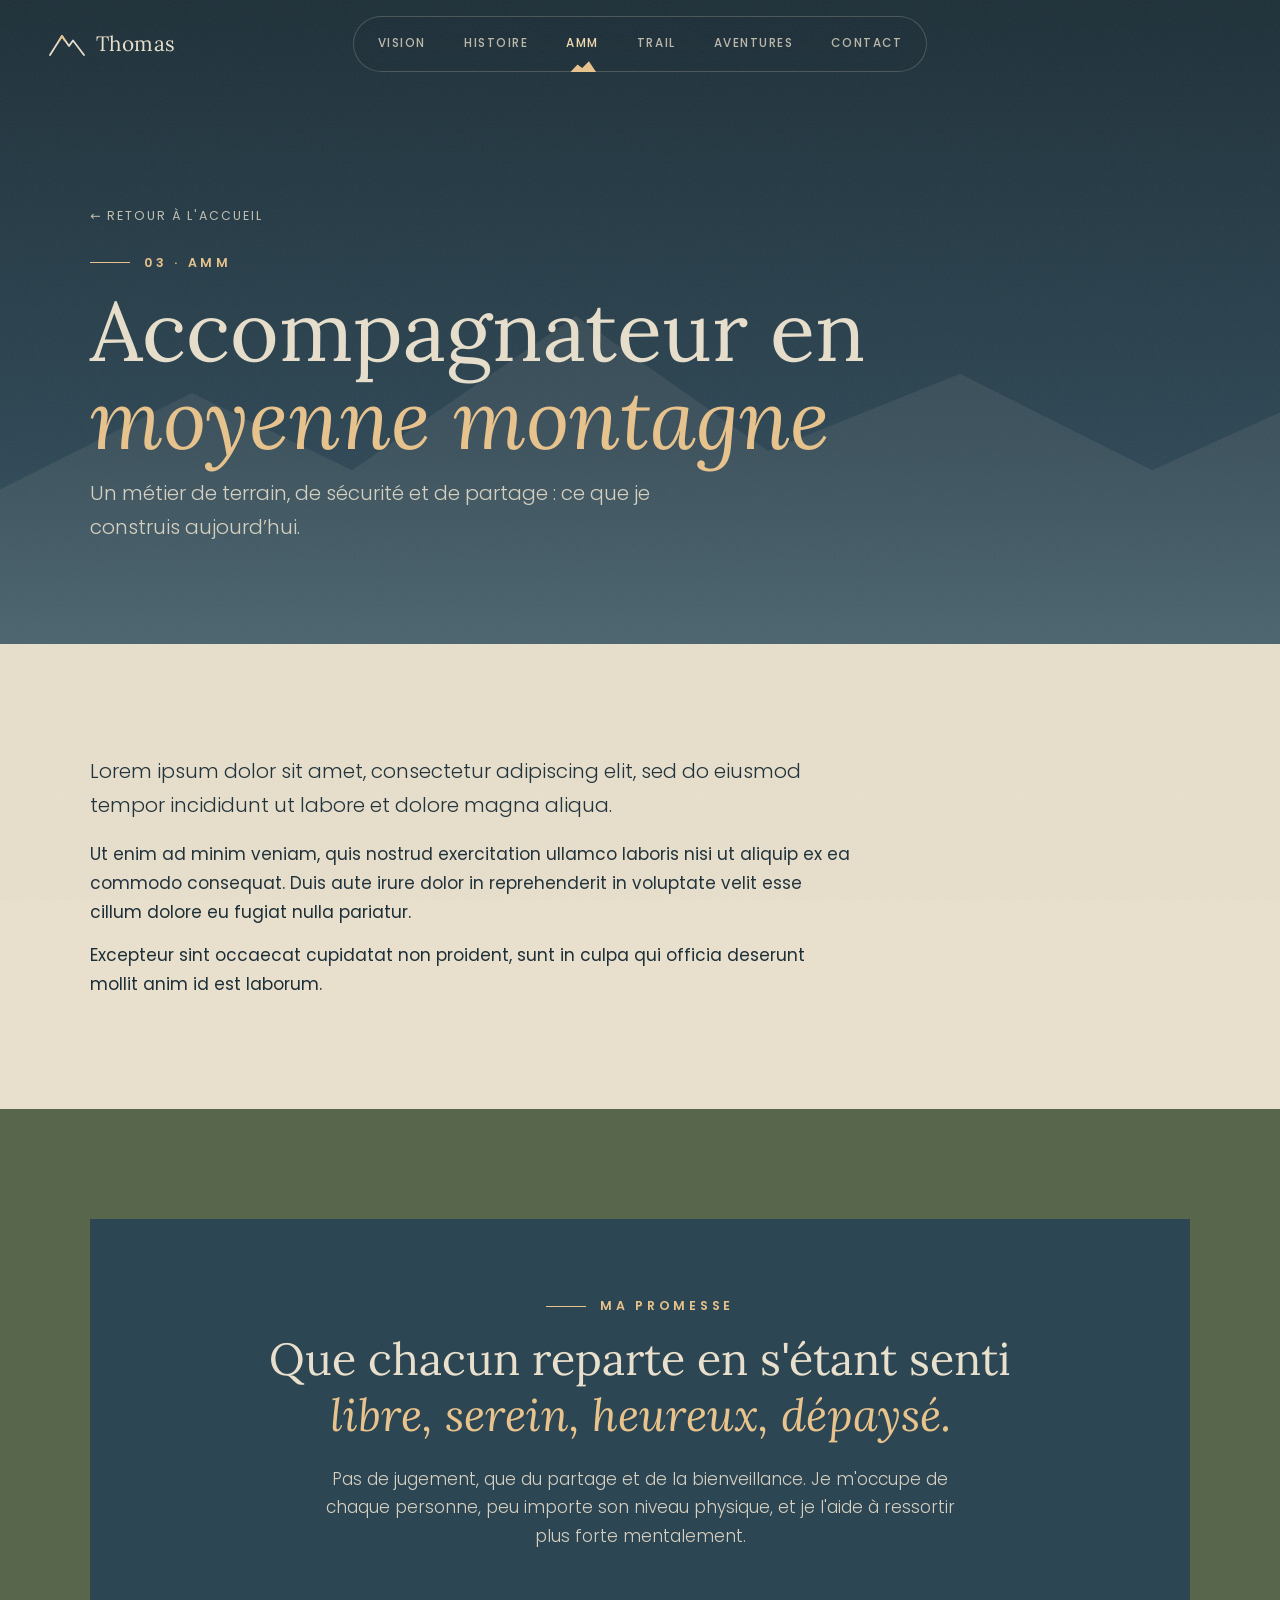
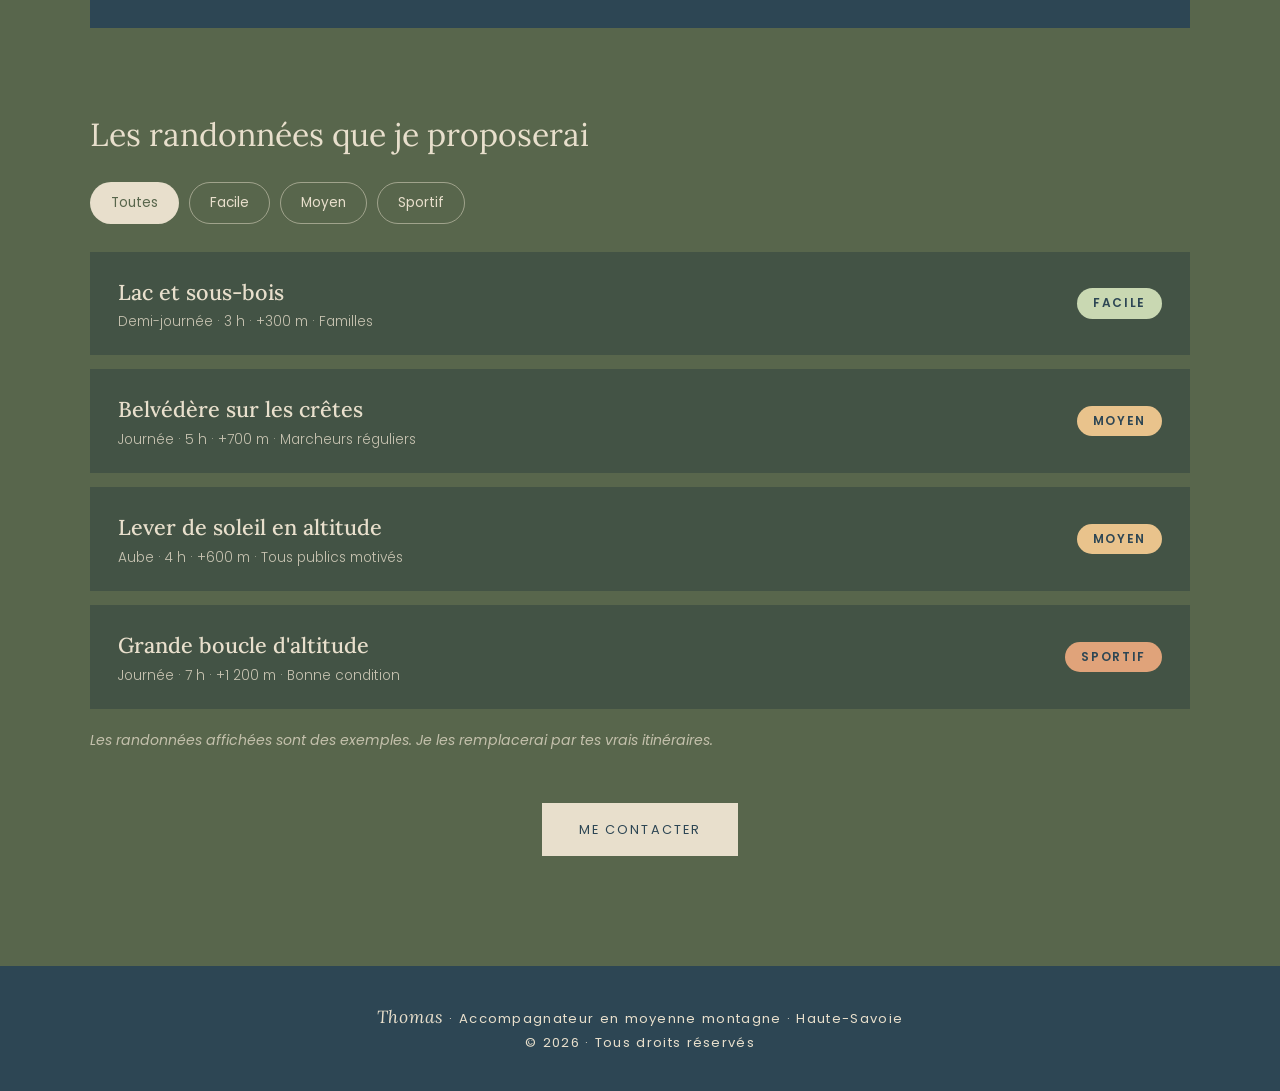
==== amm.html @ 51e91f05 "AMM : accueil allégé (résumé, 3 encadrés, phrase de promesse, bouton) et page dédiée (promesse, rand" ====
<!doctype html>
<html lang="fr">
<head>
<meta charset="utf-8">
<meta name="viewport" content="width=device-width, initial-scale=1">
<title>Accompagnateur en moyenne montagne — Thomas</title>
<meta name="description" content="Thomas se forme pour devenir accompagnateur en moyenne montagne, autour d'Annecy.">
<link rel="preconnect" href="https://fonts.googleapis.com">
<link rel="preconnect" href="https://fonts.gstatic.com" crossorigin>
<link href="https://fonts.googleapis.com/css2?family=Lora:ital,wght@0,400;0,500;1,400&family=Poppins:wght@300;400;500;600&display=swap" rel="stylesheet">
<link rel="stylesheet" href="css/style.css">
</head>
<body>

<nav id="nav">
  <a href="index.html" class="logo" aria-label="Thomas, retour à l'accueil">
    <svg viewBox="0 0 38 28" fill="none" stroke="currentColor" stroke-width="1.8" stroke-linecap="round" stroke-linejoin="round" aria-hidden="true">
      <path d="M2 25 L14 6 L21 16 L25 10.5 L36 25"/>
      <path class="tip" d="M11.4 10.2 L14 6 L16.6 10.2"/>
    </svg>
    <span>Thomas</span>
  </a>
  <button class="burger" id="burger" aria-label="Menu"><span></span><span></span><span></span></button>
  <ul class="menu" id="menu">
    <li><a href="index.html#vision">Vision</a></li>
    <li><a href="index.html#histoire">Histoire</a></li>
    <li><a href="amm.html" aria-current="page">AMM</a></li>
    <li><a href="trail.html">Trail</a></li>
    <li><a href="aventures.html">Aventures</a></li>
    <li><a href="index.html#contact">Contact</a></li>
    <li class="peak" id="peak" aria-hidden="true"></li>
  </ul>
</nav>

<header class="page-hero">
  <div class="wrap page-hero-text">
    <a class="back" href="index.html#projet">← Retour à l'accueil</a>
    <div class="eyebrow">03 · AMM</div>
    <h1>Accompagnateur en <em>moyenne montagne</em></h1>
    <p class="sub">Un métier de terrain, de sécurité et de partage : ce que je construis aujourd’hui.</p>
  </div>
</header>

<section class="page-section amm-resume">
  <div class="wrap narrow reveal">
    <!-- ✏️ Texte fictif : le métier, la formation -->
    <p class="lead">Lorem ipsum dolor sit amet, consectetur adipiscing elit, sed do eiusmod tempor incididunt ut labore et dolore magna aliqua.</p>
    <p>Ut enim ad minim veniam, quis nostrud exercitation ullamco laboris nisi ut aliquip ex ea commodo consequat. Duis aute irure dolor in reprehenderit in voluptate velit esse cillum dolore eu fugiat nulla pariatur.</p>
    <p>Excepteur sint occaecat cupidatat non proident, sunt in culpa qui officia deserunt mollit anim id est laborum.</p>
  </div>
</section>

<section id="projet" class="page-section amm-detail">
  <div class="wrap">
    <!-- Ma promesse -->
    <div class="promesse reveal" style="margin-top:0">
      <div class="eyebrow">Ma promesse</div>
      <p class="promesse-lead">Que chacun reparte en s'étant senti <em>libre, serein, heureux, dépaysé.</em></p>
      <p>Pas de jugement, que du partage et de la bienveillance. Je m'occupe de chaque personne, peu importe son niveau physique, et je l'aide à ressortir plus forte mentalement.</p>
    </div>

    <h3 class="randos-title reveal">Les randonnées que je proposerai</h3>
    <div class="filters" id="filters">
      <button class="on" data-f="all">Toutes</button>
      <button data-f="facile">Facile</button>
      <button data-f="moyen">Moyen</button>
      <button data-f="sportif">Sportif</button>
    </div>
    <div class="randos" id="randos">
      <!-- ✏️ Une rando = un bloc <div class="rando" data-niveau="facile|moyen|sportif">. Copie-colle pour en ajouter. -->
      <div class="rando reveal" data-niveau="facile"><div><h4>Lac et sous-bois</h4><div class="meta">Demi-journée · 3 h · +300 m · Familles</div></div><span class="badge facile">Facile</span></div>
      <div class="rando reveal" data-niveau="moyen"><div><h4>Belvédère sur les crêtes</h4><div class="meta">Journée · 5 h · +700 m · Marcheurs réguliers</div></div><span class="badge moyen">Moyen</span></div>
      <div class="rando reveal" data-niveau="moyen"><div><h4>Lever de soleil en altitude</h4><div class="meta">Aube · 4 h · +600 m · Tous publics motivés</div></div><span class="badge moyen">Moyen</span></div>
      <div class="rando reveal" data-niveau="sportif"><div><h4>Grande boucle d'altitude</h4><div class="meta">Journée · 7 h · +1 200 m · Bonne condition</div></div><span class="badge sportif">Sportif</span></div>
    </div>
    <p class="note">Les randonnées affichées sont des exemples. Je les remplacerai par tes vrais itinéraires.</p>
    <div class="section-cta reveal"><a class="btn light" href="index.html#contact">Me contacter</a></div>
  </div>
</section>

<footer>
  <em>Thomas</em> · Accompagnateur en moyenne montagne · Haute-Savoie<br>
  © <span id="year"></span> · Tous droits réservés
</footer>

<script src="js/script.js"></script>
</body>
</html>
---- css/style.css ----
/* ============ CHARTE GRAPHIQUE ============ */
:root{
  --sable:#E8DFCC;   /* fond clair */
  --nuit:#2D4654;    /* bleu profond */
  --mousse:#58664C;  /* vert mousse */
  --terre:#8C6239;   /* brun terre */
  --encre:#1d2f38;   /* texte sombre dérivé du bleu */
  --serif:'Lora',Georgia,serif;   /* titres */
  --sans:'Poppins',system-ui,sans-serif;   /* textes */
  --hero-photo:.78;   /* transparence de la photo d'accueil : 1 = opaque, 0.5 = très transparente */
}
*{box-sizing:border-box;margin:0;padding:0}
html{scroll-behavior:smooth;scroll-padding-top:70px}
body{font-family:var(--sans);background:var(--sable);color:var(--encre);line-height:1.7;font-size:17px;overflow-x:hidden}
img,video{max-width:100%;display:block}
a{color:inherit}
.wrap{width:min(1100px,100% - 40px);margin-inline:auto}

/* grain léger sur toute la page */
body::after{content:"";position:fixed;inset:0;pointer-events:none;z-index:99;opacity:.07;
  background-image:url("data:image/svg+xml;utf8,<svg xmlns='http://www.w3.org/2000/svg' width='160' height='160'><filter id='n'><feTurbulence type='fractalNoise' baseFrequency='.9' numOctaves='2'/></filter><rect width='100%' height='100%' filter='url(%23n)'/></svg>")}

/* ============ NAVIGATION ============ */
nav{position:fixed;top:0;left:0;right:0;z-index:50;display:grid;grid-template-columns:1fr auto 1fr;align-items:center;
  padding:16px clamp(20px,4vw,48px);transition:padding .4s;color:var(--sable)}
/* fond de la barre (apparaît quand on fait défiler) */
nav::before{content:"";position:absolute;inset:0;z-index:-1;background:rgba(45,70,84,.95);backdrop-filter:blur(8px);
  box-shadow:0 2px 20px rgba(0,0,0,.15);opacity:0;transition:opacity .4s}
nav.scrolled::before{opacity:1}
nav.scrolled{padding-block:10px}

/* Logo : symbole de montagne + nom */
.logo{justify-self:start;display:inline-flex;align-items:center;gap:10px;font-family:var(--serif);font-size:1.3rem;text-decoration:none;letter-spacing:.02em}
.logo svg{width:38px;height:28px;overflow:visible;transition:transform .4s}
.logo .tip{stroke:#e9c38c}
.logo:hover svg{transform:translateY(-2px)}

/* Sommaire en capsule */
.menu{position:relative;display:flex;gap:2px;list-style:none;padding:6px;border-radius:99px;
  background:rgba(29,47,56,.38);backdrop-filter:blur(10px);border:1px solid rgba(232,223,204,.22);
  transition:background .4s,border-color .4s}
nav.scrolled .menu{background:rgba(232,223,204,.08);border-color:rgba(232,223,204,.18)}
.menu a{display:block;text-decoration:none;font-size:.74rem;letter-spacing:.13em;text-transform:uppercase;font-weight:500;
  padding:10px 18px 12px;border-radius:99px;opacity:.78;transition:opacity .3s,color .3s}
.menu a:hover{opacity:1}
.menu a.active{opacity:1;color:#f3dcae}
/* Petit sommet doré qui glisse sous la rubrique active */
.peak{position:absolute;left:0;bottom:-1px;width:26px;height:11px;margin-left:-13px;pointer-events:none;
  background:#e9c38c;clip-path:polygon(0 100%,28% 30%,46% 62%,72% 0,100% 100%);
  opacity:0;transition:transform .55s cubic-bezier(.65,0,.35,1),opacity .35s}
.burger{display:none;background:none;border:0;color:inherit;cursor:pointer;width:32px;height:24px;position:relative;justify-self:end}
.burger span{position:absolute;left:0;right:0;height:2px;background:currentColor;transition:.3s}
.burger span:nth-child(1){top:4px}.burger span:nth-child(2){top:11px}.burger span:nth-child(3){top:18px}
.burger.open span:nth-child(1){top:11px;transform:rotate(45deg)}
.burger.open span:nth-child(2){opacity:0}
.burger.open span:nth-child(3){top:11px;transform:rotate(-45deg)}

/* ============ HERO ============ */
.hero{position:relative;height:100svh;min-height:600px;overflow:hidden;color:var(--sable);
  background:var(--nuit)}
/* Photo (ou vidéo) de fond de l'accueil */
.hero-media{position:absolute;left:0;top:-6%;width:100%;height:112%;object-fit:cover;opacity:var(--hero-photo);will-change:transform}
.hero-veil{position:absolute;inset:0;z-index:1;background:linear-gradient(180deg,rgba(29,47,56,.5) 0%,rgba(45,70,84,.25) 45%,rgba(29,47,56,.45) 80%,rgba(232,223,204,.0) 100%)}
.hero::after{content:"";position:absolute;left:0;right:0;bottom:0;height:22%;z-index:2;background:linear-gradient(180deg,rgba(232,223,204,0),var(--sable))}
.hero-text{position:relative;z-index:5;height:100%;display:flex;flex-direction:column;justify-content:center;align-items:center;text-align:center;padding:0 20px 8vh}
.hero-text{text-shadow:0 1px 14px rgba(20,32,38,.55)}
.kicker{font-size:.8rem;letter-spacing:.35em;text-transform:uppercase;opacity:0;animation:rise 1.2s .3s forwards}
.hero h1{font-family:var(--serif);font-weight:400;font-size:clamp(3.2rem,10vw,8rem);line-height:1;margin:14px 0 18px;
  opacity:0;animation:rise 1.4s .5s forwards;letter-spacing:-.01em}
.hero h1 em{font-style:italic;color:#e9c38c}
.hero p.sub{max-width:560px;font-size:clamp(1rem,2vw,1.2rem);font-weight:300;opacity:0;animation:rise 1.4s .8s forwards}
.cta{margin-top:34px;display:inline-block;padding:14px 34px;border:1px solid var(--sable);text-decoration:none;font-size:.8rem;letter-spacing:.2em;text-transform:uppercase;
  transition:.35s;opacity:0;animation:rise 1.4s 1.1s forwards}
.cta:hover{background:var(--sable);color:var(--nuit)}
.scroll-hint{position:absolute;bottom:22px;left:50%;translate:-50% 0;z-index:6;width:1px;height:50px;background:linear-gradient(var(--nuit),transparent);animation:pulse 2s infinite}
@keyframes rise{from{opacity:0;transform:translateY(30px)}to{opacity:1;transform:none}}
@keyframes pulse{0%,100%{opacity:.3}50%{opacity:1}}

/* ============ SECTIONS ============ */
section{padding:clamp(80px,12vw,150px) 0;position:relative}
.eyebrow{font-size:.78rem;letter-spacing:.3em;text-transform:uppercase;color:var(--terre);font-weight:600;margin-bottom:14px;display:flex;align-items:center;gap:14px}
.eyebrow::before{content:"";width:40px;height:1px;background:currentColor}
h2{font-family:var(--serif);font-weight:400;font-size:clamp(2rem,4.3vw,3.4rem);line-height:1.1;margin-bottom:28px;color:var(--nuit)}
h2 em{font-style:italic;color:var(--terre)}
p+p{margin-top:1.1em}
.lead{font-size:1.25rem;font-weight:300;max-width:680px}

/* Vision */
#vision{background:var(--sable)}
.values{display:flex;flex-wrap:wrap;gap:10px}
.values span{padding:9px 22px;border:1px solid var(--mousse);color:var(--mousse);border-radius:99px;font-size:.88rem;letter-spacing:.06em;transition:.3s}
.values span:hover{background:var(--mousse);color:var(--sable)}

.vision-grid{display:grid;grid-template-columns:1.2fr 1fr;gap:clamp(30px,6vw,90px);align-items:center}
.quote{font-family:var(--serif);font-style:italic;font-weight:400;font-size:clamp(1.5rem,3vw,2.2rem);line-height:1.35;color:var(--mousse);
  border-left:2px solid var(--terre);padding-left:26px}

/* Mission */
.mission-1{font-family:var(--serif);font-size:clamp(1.7rem,4vw,3rem);line-height:1.25;color:var(--nuit);max-width:900px}
.mission-1 em{font-style:italic;color:var(--terre)}

/* Titres de sous-parties */
.sub-title{margin:clamp(70px,9vw,110px) 0 28px;font-family:var(--sans);font-weight:600;font-size:.78rem;letter-spacing:.3em;text-transform:uppercase;color:var(--mousse);
  display:flex;align-items:center;gap:18px}
.sub-title::after{content:"";flex:1;height:1px;background:rgba(88,102,76,.35)}

/* Valeurs : cartes sombres avec icône qui se trace */
.valeurs{display:grid;grid-template-columns:repeat(auto-fit,minmax(200px,1fr));gap:18px}
.valeur{position:relative;overflow:hidden;background:var(--nuit);color:var(--sable);padding:30px 22px 34px;min-height:280px;display:flex;flex-direction:column}
.valeur::before{content:"";position:absolute;inset:0;z-index:0;background:linear-gradient(180deg,var(--terre),#6d4a29);
  transform:scaleY(0);transform-origin:bottom;transition:transform .55s cubic-bezier(.65,0,.35,1)}
.valeur:nth-child(even)::before{background:linear-gradient(180deg,var(--mousse),#43503a)}
.valeur:hover::before{transform:scaleY(1)}
.valeur>*{position:relative;z-index:1}
.valeur.reveal.in{transition:transform .45s,opacity 1s}
.valeur.reveal.in:hover{transform:translateY(-8px)}
.v-num{position:absolute!important;top:22px;right:24px;font-family:var(--serif);font-size:.95rem;letter-spacing:.1em;color:#e9c38c;opacity:.8}
.v-icon{width:74px;height:74px;color:#e9c38c;margin-bottom:30px;overflow:visible;transition:color .4s}
.v-icon path{stroke-dasharray:1;stroke-dashoffset:1;transition:stroke-dashoffset 1.6s cubic-bezier(.45,0,.2,1) .25s,transform .6s}
.valeur.in .v-icon path{stroke-dashoffset:0}
.valeur:nth-child(2) .v-icon path{transition-delay:.45s,0s}.valeur:nth-child(3) .v-icon path{transition-delay:.65s,0s}
.valeur:nth-child(4) .v-icon path{transition-delay:.85s,0s}.valeur:nth-child(5) .v-icon path{transition-delay:1.05s,0s}
.valeur:hover .v-icon{color:var(--sable)}
.valeur b{display:block;font-family:var(--serif);font-weight:500;font-size:1.35rem;line-height:1.15;margin:0 0 12px}
.valeur p{font-size:.9rem;line-height:1.6;font-weight:300;opacity:.9}
/* un petit mouvement propre à chaque icône au survol */
.v-icon path{transform-box:fill-box;transform-origin:center}
.v-liberte:hover .v-icon{animation:flap 1.1s ease-in-out infinite}
.v-resilience:hover .v-icon{animation:grow 1.2s ease-out}
.v-humilite:hover .v-icon path:nth-child(1){transform:translateY(2px)}
.v-humilite:hover .v-icon path:nth-child(2){transform:translateY(-3px)}
.v-humilite:hover .v-icon path:nth-child(3){transform:translateY(-8px)}
.v-bienveillance:hover .v-icon{animation:beat 1s ease-in-out infinite}
.v-partage:hover .v-icon path:nth-child(1){transform:translateX(5px)}
.v-partage:hover .v-icon path:nth-child(2){transform:translateX(-5px)}
@keyframes flap{0%,100%{transform:translate(0,0) rotate(0)}50%{transform:translate(5px,-6px) rotate(-6deg)}}
@keyframes grow{0%{transform:scale(.8) translateY(6px)}60%{transform:scale(1.12)}100%{transform:scale(1)}}
@keyframes beat{0%,100%{transform:scale(1)}25%{transform:scale(1.14)}50%{transform:scale(1)}70%{transform:scale(1.08)}}

/* Promesse */
.promesse{margin-top:clamp(70px,9vw,110px);background:var(--nuit);color:var(--sable);padding:clamp(36px,6vw,80px);text-align:center}
.promesse .eyebrow{justify-content:center;color:#e9c38c}
.promesse-lead{font-family:var(--serif);font-size:clamp(1.6rem,3.6vw,2.8rem);line-height:1.25;max-width:800px;margin:0 auto 22px}
.promesse-lead em{font-style:italic;color:#e9c38c}
.promesse p:last-child{max-width:640px;margin:0 auto;font-weight:300;opacity:.9}

/* Histoire */
#histoire{background:var(--nuit);color:var(--sable)}
#histoire h2{color:var(--sable)}#histoire h2 em{color:#e9c38c}#histoire .eyebrow{color:#e9c38c}
.timeline{position:relative;margin-top:60px;padding-left:34px}
.timeline::before{content:"";position:absolute;left:5px;top:6px;bottom:6px;width:1px;background:rgba(232,223,204,.3)}
.step{position:relative;padding-bottom:46px}
/* Barre de progression : se remplit en doré pendant la lecture */
.tl-line{position:absolute;left:5px;top:6px;bottom:6px;width:1px;pointer-events:none}
.tl-fill{position:absolute;left:0;top:0;width:2px;margin-left:-.5px;height:0;background:linear-gradient(180deg,rgba(233,195,140,.2),#e9c38c)}
.tl-orb{position:absolute;left:50%;top:0;width:13px;height:13px;margin:-6.5px 0 0 -6.5px;border-radius:50%;background:#f6dfae;
  box-shadow:0 0 0 5px rgba(233,195,140,.22),0 0 22px 4px rgba(233,195,140,.55);transform:scale(var(--orb-scale,1));opacity:0;transition:opacity .4s}
.timeline.live .tl-orb{opacity:1}
.step::before{content:"";position:absolute;left:-34px;top:9px;width:11px;height:11px;border-radius:50%;background:rgba(232,223,204,.22);
  transition:background .5s,box-shadow .5s,transform .5s}
.step.passed::before{background:var(--terre);box-shadow:0 0 0 5px rgba(140,98,57,.25)}
.step.current::before{background:#e9c38c;transform:scale(1.55);box-shadow:0 0 0 6px rgba(233,195,140,.22),0 0 20px rgba(233,195,140,.6)}
.step h3{transition:color .5s}
.step.current h3{color:#f6dfae}
.step .date{font-size:.78rem;letter-spacing:.25em;text-transform:uppercase;color:#e9c38c}
.step h3{font-family:var(--serif);font-weight:500;font-size:1.7rem;margin:4px 0 8px}
.step p{max-width:620px;opacity:.88;font-weight:300}
.step:last-child{padding-bottom:0}
.hist-grid{display:grid;grid-template-columns:1.1fr .9fr;gap:60px;align-items:start}

#histoire .sub-title{color:#e9c38c}
#histoire .sub-title::after{background:rgba(232,223,204,.25)}
#histoire .values span{border-color:rgba(232,223,204,.5);color:var(--sable)}
#histoire .values span:hover{background:var(--sable);color:var(--nuit)}

/* Aventures */
#aventures{background:var(--sable)}
.cards{display:grid;grid-template-columns:repeat(3,1fr);gap:24px;margin-top:50px}
.card{position:relative;aspect-ratio:3/4;overflow:hidden;background:var(--mousse);color:var(--sable);display:flex;align-items:flex-end;text-decoration:none;
  transition:transform .5s}
.card:hover{transform:translateY(-6px)}
.card .ph{position:absolute;inset:0;transition:transform .8s}
.card:hover .ph{transform:scale(1.07)}
.card .info{position:relative;z-index:2;padding:26px;width:100%;background:linear-gradient(transparent,rgba(20,32,38,.85))}
.card small{letter-spacing:.2em;text-transform:uppercase;font-size:.7rem;color:#e9c38c}
.card h3{font-family:var(--serif);font-weight:400;font-size:1.6rem;line-height:1.2;margin:4px 0}
.card p{font-size:.9rem;opacity:.85;font-weight:300}
/* Emplacement photo : remplace par <img src="assets/ma-photo.jpg" alt="..."> */
.ph{background:
  linear-gradient(180deg,transparent 40%,rgba(0,0,0,.25)),
  var(--bg,var(--mousse))}
.ph svg{position:absolute;inset:0;width:100%;height:100%}
.ph img{width:100%;height:100%;object-fit:cover;object-position:50% 22%;position:absolute;inset:0}
.c1{--bg:linear-gradient(165deg,#7a8d6c,#3a4b3a)}
.c2{--bg:linear-gradient(165deg,#6b8d9a,#2D4654)}
.c3{--bg:linear-gradient(165deg,#b98a56,#6a4524)}
.video-slot{margin-top:60px;position:relative;aspect-ratio:16/8;background:var(--nuit);overflow:hidden;display:grid;place-items:center;color:var(--sable);text-align:center}
.video-slot .play{width:78px;height:78px;border-radius:50%;border:1px solid var(--sable);display:grid;place-items:center;margin:0 auto 14px}
.video-slot .play::after{content:"";border-left:18px solid var(--sable);border-block:11px solid transparent;margin-left:5px}
.video-slot span{font-size:.8rem;letter-spacing:.2em;text-transform:uppercase;opacity:.8}

/* Projet AMM */
#projet{background:var(--mousse);color:var(--sable)}
#projet h2{color:var(--sable)}#projet h2 em{color:#e9c38c}#projet .eyebrow{color:#e9c38c}
.projet-top{display:grid;grid-template-columns:1fr 1fr;gap:60px;align-items:end}
.pillars{display:grid;grid-template-columns:repeat(3,1fr);gap:20px;margin-top:50px}
.pillar{padding:28px;border:1px solid rgba(232,223,204,.3)}
.pillar b{font-family:var(--serif);font-size:2.2rem;color:#e9c38c;font-weight:400;display:block}
.pillar h3{font-size:1.05rem;font-weight:600;margin:4px 0 8px}
.pillar p{font-size:.95rem;font-weight:300;opacity:.9}
.randos-title{margin-top:80px;font-family:var(--serif);font-weight:400;font-size:2rem}
.filters{display:flex;gap:10px;flex-wrap:wrap;margin:20px 0 28px}
.filters button{background:none;color:var(--sable);border:1px solid rgba(232,223,204,.5);padding:8px 20px;border-radius:99px;cursor:pointer;font:inherit;font-size:.85rem;transition:.25s}
.filters button:hover,.filters button.on{background:var(--sable);color:var(--mousse)}
.randos{display:grid;gap:14px}
.rando{display:grid;grid-template-columns:1fr auto;gap:10px 30px;align-items:center;background:rgba(29,47,56,.35);padding:22px 28px;transition:.3s}
.rando:hover{background:rgba(29,47,56,.6);transform:translateX(6px)}
.rando h4{font-family:var(--serif);font-weight:500;font-size:1.35rem}
.rando .meta{font-size:.85rem;opacity:.8;font-weight:300}
.badge{padding:5px 16px;border-radius:99px;font-size:.75rem;letter-spacing:.14em;text-transform:uppercase;font-weight:600;color:var(--nuit);background:#e9c38c;justify-self:end}
.badge.facile{background:#c9d8b2}.badge.moyen{background:#e9c38c}.badge.sportif{background:#e0a37a}
.note{margin-top:20px;font-size:.88rem;opacity:.75;font-style:italic}

/* Contact */
#contact{background:var(--sable);text-align:center}
#contact .eyebrow{justify-content:center}
.contact-links{display:flex;justify-content:center;gap:16px;flex-wrap:wrap;margin-top:34px}
.btn{display:inline-block;padding:15px 36px;background:var(--nuit);color:var(--sable);text-decoration:none;letter-spacing:.16em;text-transform:uppercase;font-size:.8rem;transition:.3s;border:1px solid var(--nuit)}
.btn:hover{background:var(--terre);border-color:var(--terre)}
.btn.ghost{background:none;color:var(--nuit)}
.btn.ghost:hover{background:var(--nuit);color:var(--sable);border-color:var(--nuit)}
footer{background:var(--nuit);color:var(--sable);text-align:center;padding:36px 20px;font-size:.82rem;letter-spacing:.1em;opacity:1}
footer em{font-family:var(--serif);font-size:1.1rem;letter-spacing:.04em}

/* Apparition au scroll */
.reveal{opacity:0;transform:translateY(40px);transition:opacity 1s,transform 1s}
.reveal.in{opacity:1;transform:none}

/* Section Mes aventures (accueil) : texte et citation */
.adv-text{max-width:720px;font-weight:300}
.adv-quote{max-width:720px;margin-top:38px;font-size:clamp(1.3rem,2.4vw,1.8rem)}

/* ============ PAGES AVENTURES ============ */
.section-cta{text-align:center;margin-top:50px}
.chips{display:flex;flex-wrap:wrap;gap:6px;margin-top:12px}
.chips span{font-size:.7rem;letter-spacing:.05em;padding:4px 11px;border:1px solid rgba(232,223,204,.5);border-radius:99px}
/* emplacements photo vides : un petit relief en filigrane */
.ph.empty::after,.gal-item.empty::after{content:"";position:absolute;left:0;right:0;bottom:0;height:46%;pointer-events:none;
  background:url("data:image/svg+xml;utf8,<svg xmlns='http://www.w3.org/2000/svg' viewBox='0 0 400 200' preserveAspectRatio='none'><path fill='%23E8DFCC' d='M0 200 L0 120 L60 70 L110 110 L180 30 L240 100 L300 60 L360 110 L400 80 L400 200Z'/></svg>") bottom/100% 100% no-repeat;opacity:.16}

.page-hero{position:relative;overflow:hidden;color:var(--sable);background:linear-gradient(180deg,#1d2f38 0%,var(--nuit) 70%,#3d5a66 100%);
  padding:clamp(130px,20vw,200px) 0 clamp(60px,9vw,100px)}
.page-hero::after{content:"";position:absolute;left:0;right:0;bottom:0;height:60%;pointer-events:none;background:url("data:image/svg+xml;utf8,<svg xmlns='http://www.w3.org/2000/svg' viewBox='0 0 400 200' preserveAspectRatio='none'><path fill='%23E8DFCC' d='M0 200 L0 120 L60 70 L110 110 L180 30 L240 100 L300 60 L360 110 L400 80 L400 200Z'/></svg>") bottom/100% 100% no-repeat;opacity:.08}
.page-hero-media{position:absolute;inset:0;width:100%;height:100%;object-fit:cover;opacity:.45}
.page-hero-text{position:relative;z-index:2}
.page-hero .eyebrow{color:#e9c38c}
.page-hero h1{font-family:var(--serif);font-weight:400;font-size:clamp(2.4rem,7vw,5.2rem);line-height:1.05;margin:8px 0 14px;max-width:900px}
.page-hero h1 em{font-style:italic;color:#e9c38c}
.page-hero .sub{font-size:clamp(1rem,2vw,1.25rem);font-weight:300;max-width:640px;opacity:.9}
.back{display:inline-block;margin-bottom:26px;font-size:.78rem;letter-spacing:.16em;text-transform:uppercase;text-decoration:none;opacity:.8;transition:opacity .3s,transform .3s}
.back:hover{opacity:1;transform:translateX(-4px)}
.page-section{padding:clamp(60px,9vw,110px) 0}
.page-section.alt{background:rgba(45,70,84,.07)}
.narrow>*{max-width:760px}
.soon{opacity:.6;font-style:italic}

.stats-band{background:var(--sable);padding:clamp(30px,5vw,60px) 0 0}
.stats{display:grid;grid-template-columns:repeat(auto-fit,minmax(190px,1fr));border-top:1px solid rgba(45,70,84,.25);border-bottom:1px solid rgba(45,70,84,.25)}
.stat{padding:34px 10px;text-align:center}
.stat+.stat{border-left:1px solid rgba(45,70,84,.18)}
.stat b{display:block;font-family:var(--serif);font-weight:400;font-size:clamp(2.6rem,6vw,4.6rem);line-height:1;color:var(--terre)}
.stat span{display:block;margin-top:12px;font-size:.76rem;letter-spacing:.16em;text-transform:uppercase;color:var(--nuit)}

.summits{margin-top:20px}
.summit{display:flex;justify-content:space-between;align-items:baseline;gap:20px;padding:22px 0;border-bottom:1px solid rgba(45,70,84,.25)}
.s-name{font-family:var(--serif);font-size:clamp(1.4rem,3vw,2.2rem);color:var(--nuit)}
.s-alt{font-family:var(--serif);font-size:clamp(1.6rem,3.4vw,2.6rem);color:var(--terre);white-space:nowrap}
.s-alt small{font-size:.5em;color:var(--nuit);opacity:.7}

.gal-grid{display:grid;grid-template-columns:repeat(auto-fit,minmax(260px,1fr));gap:18px;margin-top:24px}
.gal-item{position:relative;overflow:hidden;margin:0;aspect-ratio:4/3;display:grid;place-items:center;color:var(--sable);background:var(--bg,var(--mousse))}
.gal-item img{position:absolute;inset:0;width:100%;height:100%;object-fit:cover}
.gal-item span{position:relative;z-index:1;font-size:.76rem;letter-spacing:.2em;text-transform:uppercase;opacity:.85}

.adv-links{display:grid;grid-template-columns:1fr 1fr;gap:20px}
.adv-nav{display:block;text-decoration:none;padding:22px 26px;border:1px solid rgba(45,70,84,.3);color:var(--nuit);transition:.3s}
.adv-nav small{display:block;font-size:.7rem;letter-spacing:.2em;text-transform:uppercase;color:var(--terre);transition:color .3s}
.adv-nav span{font-family:var(--serif);font-size:1.35rem}
.adv-nav.next{text-align:right;grid-column:2}
.adv-nav:hover{background:var(--nuit);color:var(--sable);border-color:var(--nuit)}
.adv-nav:hover small{color:#e9c38c}
.filters.dark{margin:0 0 10px}
.filters.dark button{color:var(--nuit);border-color:rgba(45,70,84,.45)}
.filters.dark button:hover,.filters.dark button.on{background:var(--nuit);color:var(--sable);border-color:var(--nuit)}

/* ============ MOBILE ============ */
/* Menu en bouton (tablettes et téléphones) */
@media (max-width:1100px){
  nav{display:flex;justify-content:space-between}
  .burger{display:block}
  .menu,nav.scrolled .menu{position:fixed;inset:0;border-radius:0;border:0;padding:0;background:var(--nuit);backdrop-filter:none;
    flex-direction:column;justify-content:center;align-items:center;gap:30px;
    transform:translateX(100%);transition:transform .45s;z-index:-1}
  .menu.open,nav.scrolled .menu.open{transform:none}
  .menu a{font-size:1.1rem;padding:6px 10px;opacity:.9}
  .peak{display:none}
  nav{z-index:60}
}
@media (max-width:860px){
  .vision-grid,.hist-grid,.projet-top{grid-template-columns:1fr;gap:34px}
  .cards,.pillars{grid-template-columns:1fr}
  .card{aspect-ratio:4/3}
  .adv-links{grid-template-columns:1fr}.adv-nav.next{grid-column:auto}
  .stat+.stat{border-left:0;border-top:1px solid rgba(45,70,84,.18)}
  .rando{grid-template-columns:1fr}.badge{justify-self:start}
  .video-slot{aspect-ratio:16/10}
}
@media (max-width:560px){
}
@media (prefers-reduced-motion:reduce){*{animation:none!important;transition:none!important}.reveal,.kicker,.hero h1,.hero p.sub,.cta{opacity:1!important;transform:none!important}}

/* Histoire : accueil (frise compacte) et page dédiée */
.hist-intro-grid{align-items:start}
.hist-intro-grid .timeline.compact{margin-top:44px}
.hist-intro .lead{font-family:var(--serif);font-size:clamp(1.4rem,2.6vw,2rem);line-height:1.35;margin-bottom:20px;color:var(--sable)}
.hist-intro p:not(.lead){font-weight:300;opacity:.9;max-width:560px}
.timeline.compact .step{padding-bottom:30px}
.timeline.compact .step h3{margin-bottom:0}
.timeline.compact .step:last-child{padding-bottom:0}
.btn.light{background:var(--sable);color:var(--nuit);border-color:var(--sable)}
.btn.light:hover{background:var(--terre);border-color:var(--terre);color:var(--sable)}
.hist-resume .lead,.amm-resume .lead{margin-bottom:18px}
.amm-resume p+p{margin-top:14px}
.hist-detail .timeline{margin-top:0}
.hist-detail .sub-title{margin-top:90px}
.hist-detail .step{padding-bottom:64px}
.hist-detail .step:last-child{padding-bottom:0}
.step-photo{margin:22px 0 0;max-width:620px;aspect-ratio:16/9;border:1px dashed rgba(232,223,204,.35);display:flex;align-items:center;justify-content:center;font-size:.8rem;letter-spacing:.18em;text-transform:uppercase;color:rgba(232,223,204,.5)}
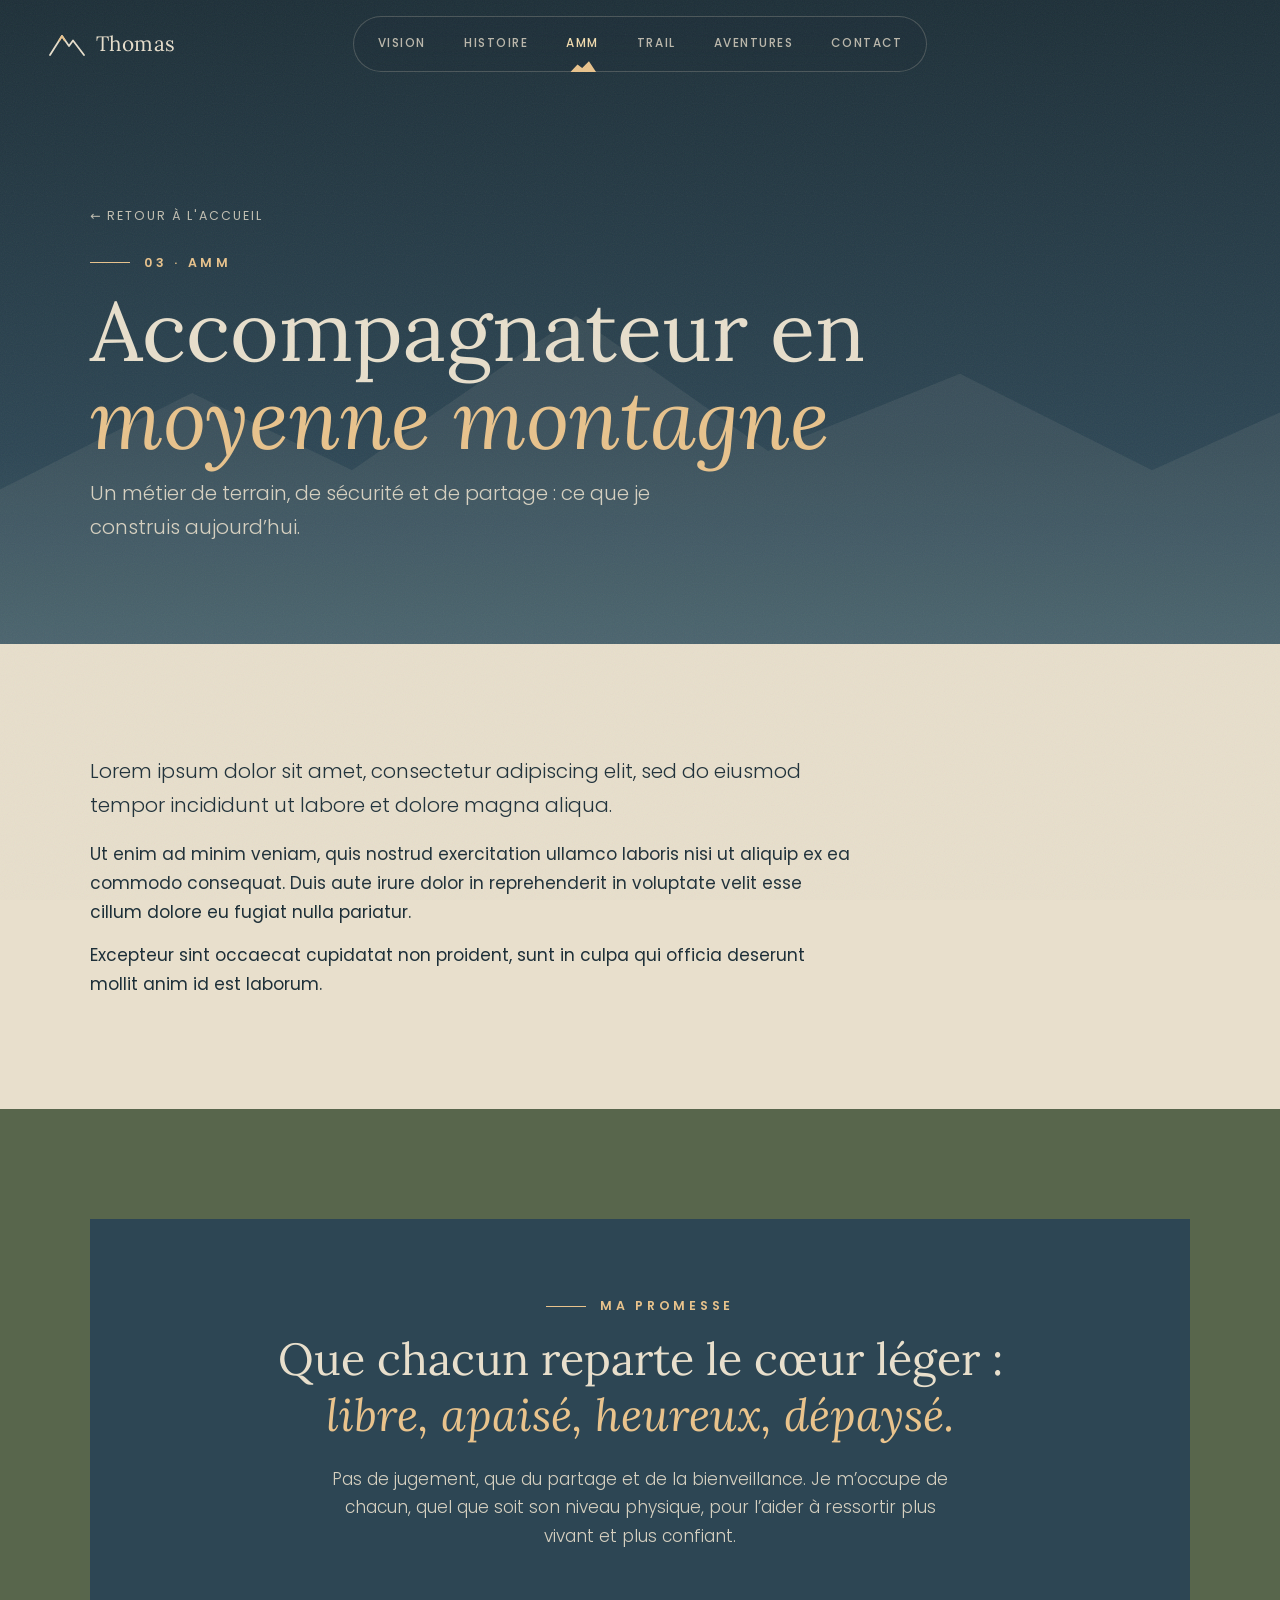
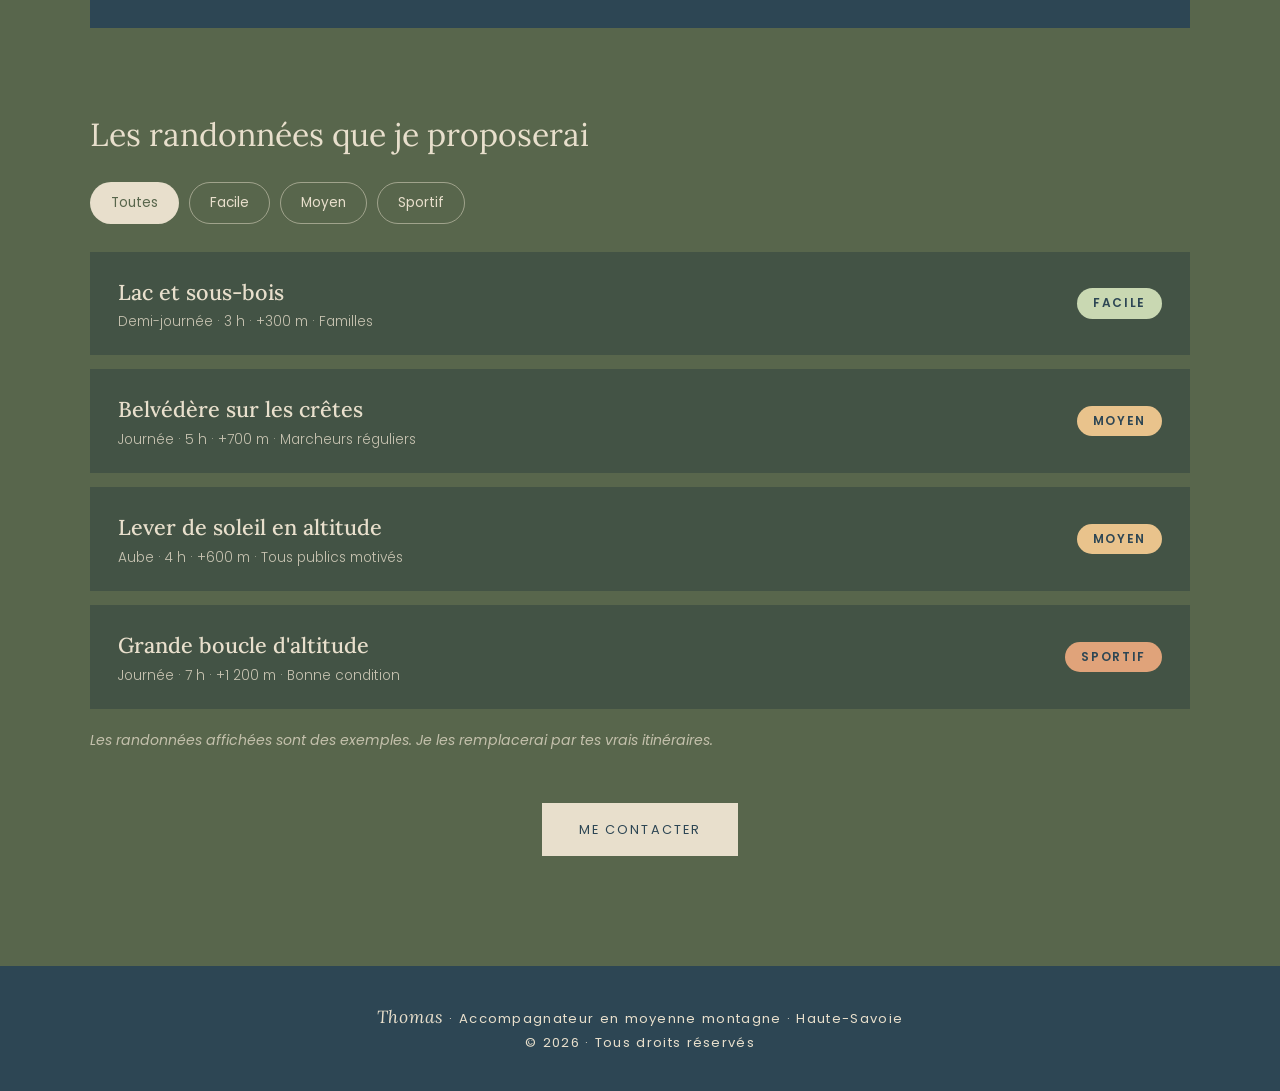
==== commit f7f3cd34: "Promesse : nouvelle formulation validée Co-Authored-By: Claude Sonnet 5.5 <noreply@anthropic.com> Cl" ====
--- a/amm.html
+++ b/amm.html
@@ -55,8 +55,8 @@
     <!-- Ma promesse -->
     <div class="promesse reveal" style="margin-top:0">
       <div class="eyebrow">Ma promesse</div>
-      <p class="promesse-lead">Que chacun reparte en s'étant senti <em>libre, serein, heureux, dépaysé.</em></p>
-      <p>Pas de jugement, que du partage et de la bienveillance. Je m'occupe de chaque personne, peu importe son niveau physique, et je l'aide à ressortir plus forte mentalement.</p>
+      <p class="promesse-lead">Que chacun reparte le cœur léger : <em>libre, apaisé, heureux, dépaysé.</em></p>
+      <p>Pas de jugement, que du partage et de la bienveillance. Je m’occupe de chacun, quel que soit son niveau physique, pour l’aider à ressortir plus vivant et plus confiant.</p>
     </div>
 
     <h3 class="randos-title reveal">Les randonnées que je proposerai</h3>
--- a/css/style.css
+++ b/css/style.css
@@ -204,9 +204,9 @@
 #projet h2{color:var(--sable)}#projet h2 em{color:#e9c38c}#projet .eyebrow{color:#e9c38c}
 .projet-top{display:grid;grid-template-columns:1fr 1fr;gap:60px;align-items:end}
 .pillars{display:grid;grid-template-columns:repeat(3,1fr);gap:20px;margin-top:50px}
-.pillar{padding:28px;border:1px solid rgba(232,223,204,.3)}
+.pillar{padding:34px 30px;border:1px solid rgba(232,223,204,.3);transition:border-color .4s,background .4s,opacity .9s,transform .9s}
 .pillar b{font-family:var(--serif);font-size:2.2rem;color:#e9c38c;font-weight:400;display:block}
-.pillar h3{font-size:1.05rem;font-weight:600;margin:4px 0 8px}
+.pillar h3{font-family:var(--serif);font-size:1.6rem;font-weight:500;margin:6px 0 12px}
 .pillar p{font-size:.95rem;font-weight:300;opacity:.9}
 .randos-title{margin-top:80px;font-family:var(--serif);font-weight:400;font-size:2rem}
 .filters{display:flex;gap:10px;flex-wrap:wrap;margin:20px 0 28px}
@@ -336,3 +336,19 @@
 .hist-detail .step{padding-bottom:64px}
 .hist-detail .step:last-child{padding-bottom:0}
 .step-photo{margin:22px 0 0;max-width:620px;aspect-ratio:16/9;border:1px dashed rgba(232,223,204,.35);display:flex;align-items:center;justify-content:center;font-size:.8rem;letter-spacing:.18em;text-transform:uppercase;color:rgba(232,223,204,.5)}
+
+/* Encadrés du métier : icônes animées */
+.p-icon{width:68px;height:68px;color:#e9c38c;margin-bottom:22px;overflow:visible;transition:color .4s}
+.p-icon path{stroke-dasharray:1;stroke-dashoffset:1;transition:stroke-dashoffset 1.6s cubic-bezier(.45,0,.2,1) .25s,transform .6s}
+.pillar.in .p-icon path{stroke-dashoffset:0}
+.pillar:nth-child(2) .p-icon path{transition-delay:.45s,0s}.pillar:nth-child(3) .p-icon path{transition-delay:.65s,0s}
+.pillar:hover{border-color:#e9c38c;background:rgba(29,47,56,.22)}
+.pillar.reveal.in:hover{transform:translateY(-6px)}
+.pillar:hover .p-icon{color:var(--sable)}
+.p-icon path,.p-icon g{transform-box:fill-box;transform-origin:center}
+.p-securite:hover .p-icon{animation:beat 1.1s ease-in-out infinite}
+.p-decouverte .needle{transform-box:view-box;transform-origin:24px 24px;transition:transform .9s cubic-bezier(.4,0,.2,1)}
+.p-decouverte:hover .needle{transform:rotate(200deg)}
+.p-partage:hover .side.l{transform:translateX(4px)}
+.p-partage:hover .side.r{transform:translateX(-4px)}
+@media (prefers-reduced-motion:reduce){.p-icon path{transition:none;stroke-dashoffset:0}}
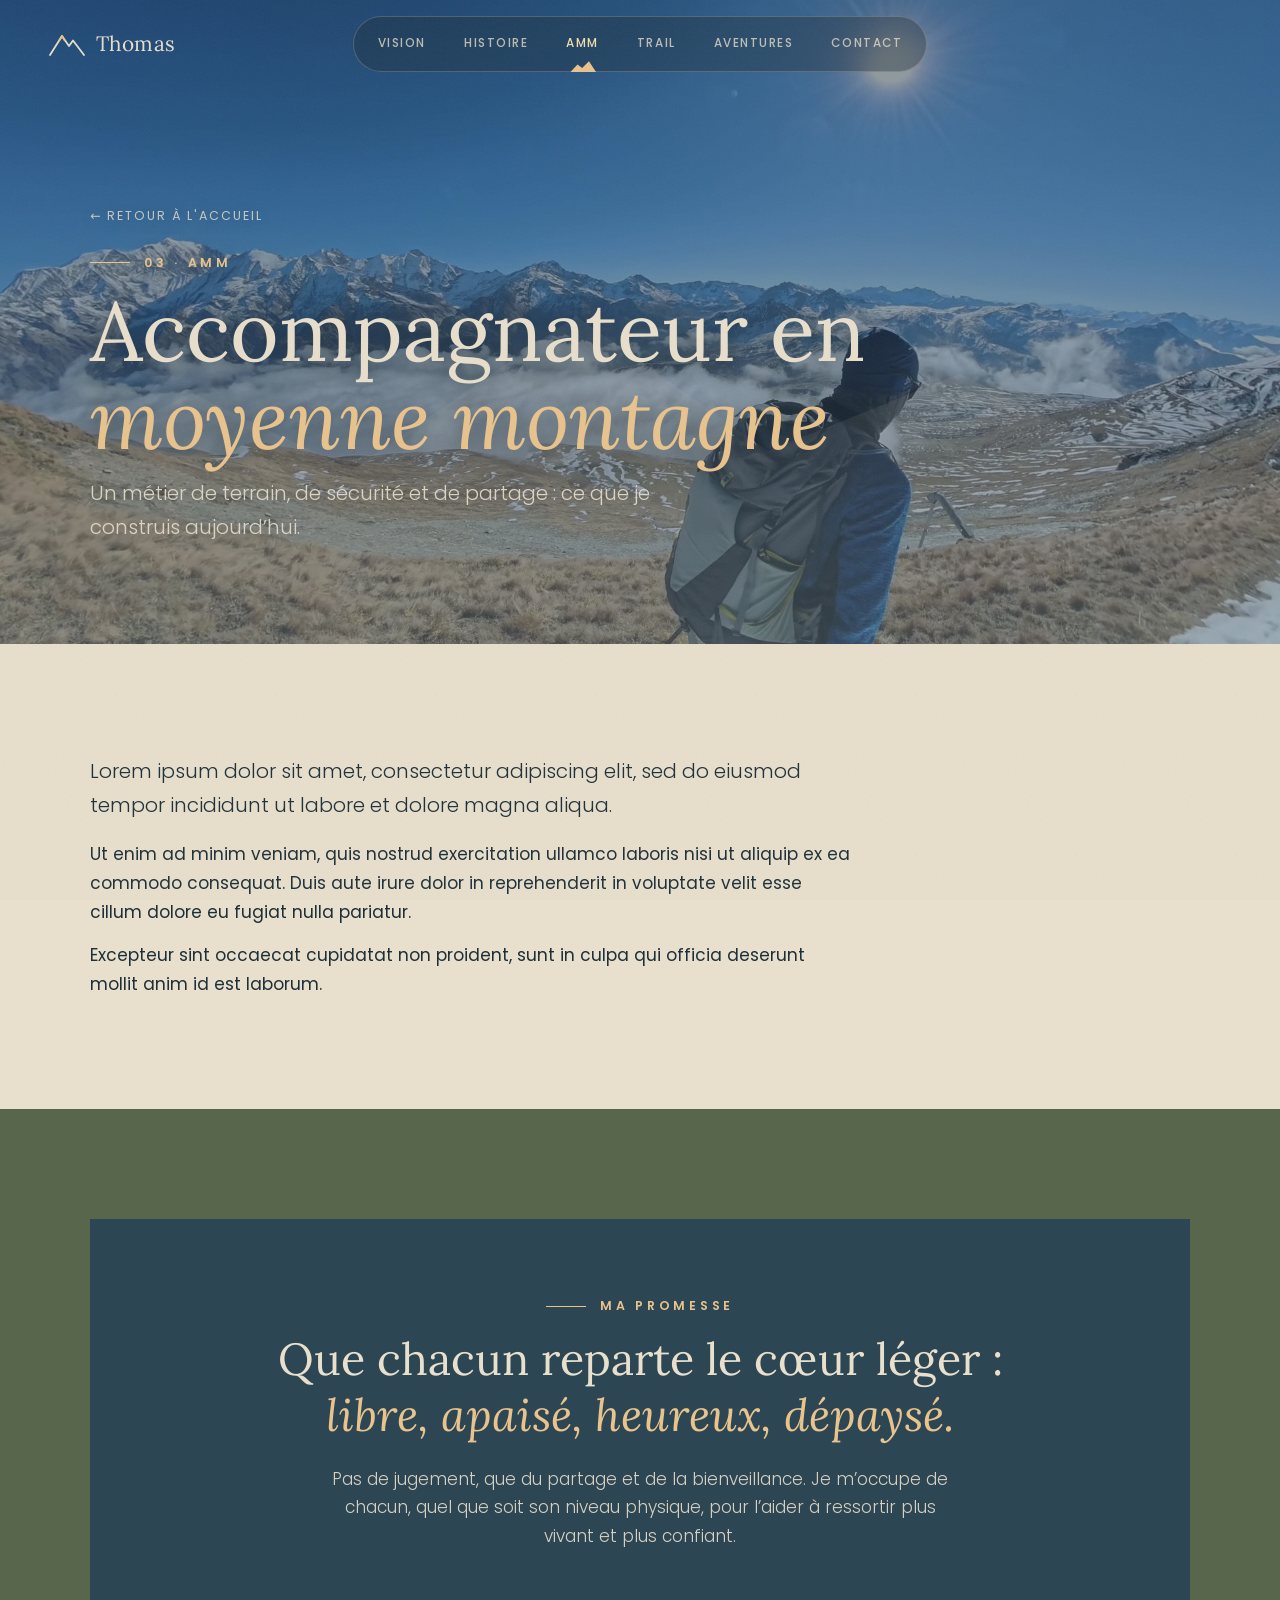
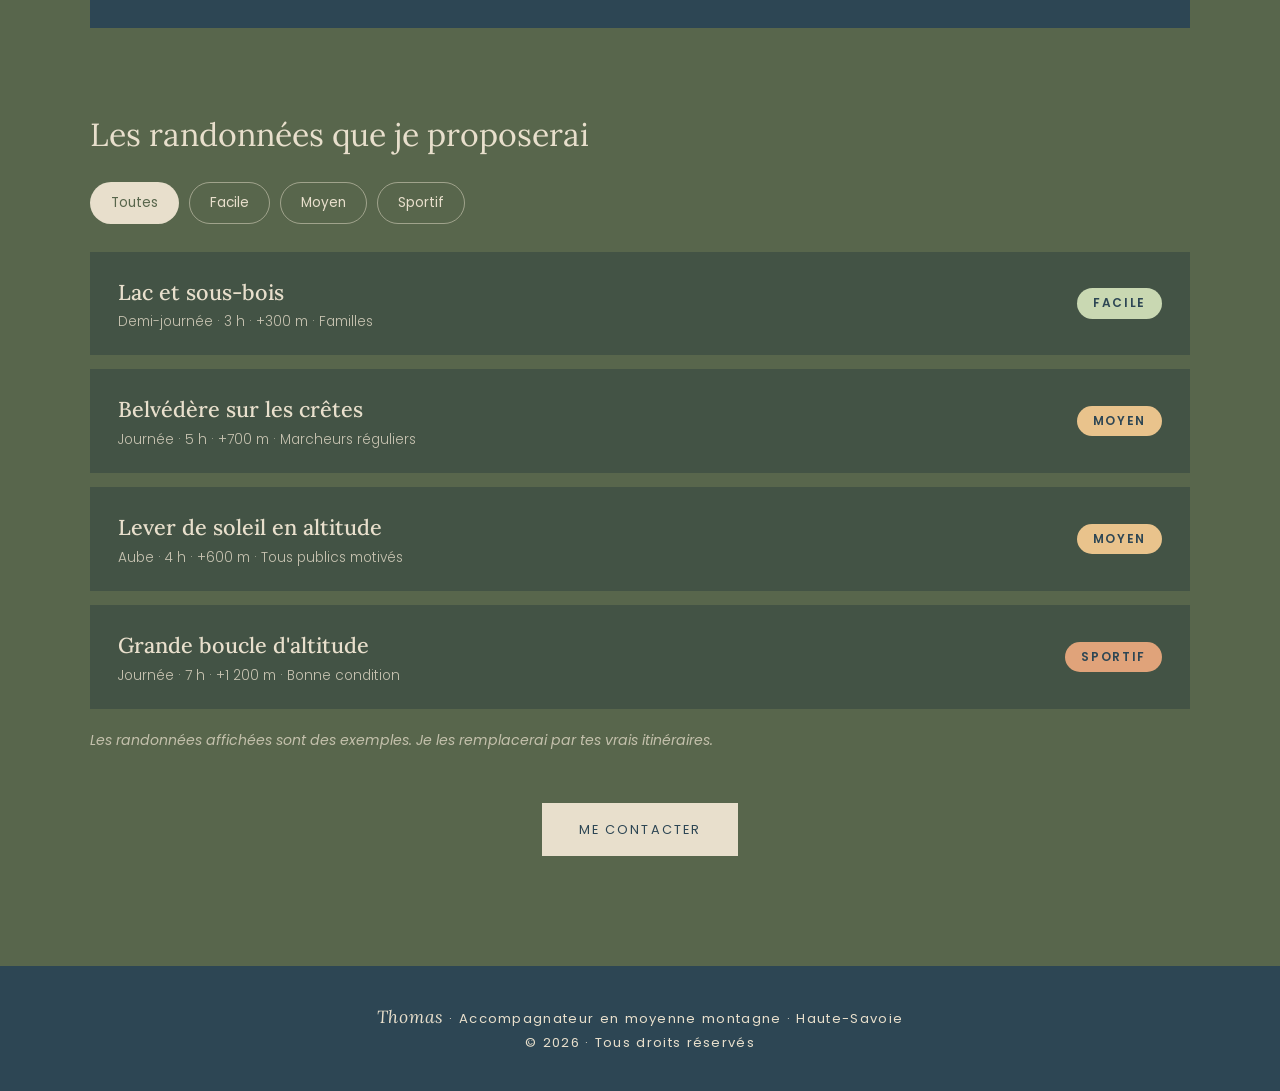
==== commit 945e8646: "Page AMM : vidéo d'en-tête (boucle, sans son, 4 Mo) avec photo de remplacement Co-Authored-By: Claud" ====
--- a/amm.html
+++ b/amm.html
@@ -33,6 +33,9 @@
 </nav>
 
 <header class="page-hero">
+  <video class="page-hero-media" autoplay muted loop playsinline preload="auto" poster="assets/videos/amm-hero-poster.jpg" aria-hidden="true">
+    <source src="assets/videos/amm-hero.mp4" type="video/mp4">
+  </video>
   <div class="wrap page-hero-text">
     <a class="back" href="index.html#projet">← Retour à l'accueil</a>
     <div class="eyebrow">03 · AMM</div>
@@ -74,7 +77,7 @@
       <div class="rando reveal" data-niveau="sportif"><div><h4>Grande boucle d'altitude</h4><div class="meta">Journée · 7 h · +1 200 m · Bonne condition</div></div><span class="badge sportif">Sportif</span></div>
     </div>
     <p class="note">Les randonnées affichées sont des exemples. Je les remplacerai par tes vrais itinéraires.</p>
-    <div class="section-cta reveal"><a class="btn light" href="index.html#contact">Me contacter</a></div>
+    <div class="section-cta reveal"><a class="btn light" href="mailto:contact@thomasbouchard.com?subject=Sortie%20en%20montagne">Me contacter</a></div>
   </div>
 </section>
 
--- a/css/style.css
+++ b/css/style.css
@@ -352,3 +352,65 @@
 .p-partage:hover .side.l{transform:translateX(4px)}
 .p-partage:hover .side.r{transform:translateX(-4px)}
 @media (prefers-reduced-motion:reduce){.p-icon path{transition:none;stroke-dashoffset:0}}
+
+/* Trail : accueil et page dédiée */
+#trail{background:var(--nuit);color:var(--sable)}
+#trail h2{color:var(--sable)}#trail h2 em{color:#e9c38c}#trail .eyebrow{color:#e9c38c}
+.trail-grid{display:grid;grid-template-columns:1fr 1fr;gap:clamp(34px,6vw,80px);align-items:center}
+.trail-photo .ph{position:relative;aspect-ratio:4/5;overflow:hidden}
+.trail-photo .ph img{position:absolute;inset:0;width:100%;height:100%;object-fit:cover}
+.trail-text .lead{font-family:var(--serif);font-size:clamp(1.3rem,2.4vw,1.8rem);line-height:1.35;margin:22px 0 16px}
+.trail-text p:not(.lead){font-weight:300;opacity:.9;margin-bottom:30px;max-width:520px}
+.trail-obj h2,.trail-courses h2{margin-bottom:34px}
+.objs,.courses{display:grid;gap:0;border-top:1px solid rgba(45,70,84,.25)}
+.obj,.course{display:grid;grid-template-columns:150px 1fr auto;gap:10px 30px;align-items:center;padding:24px 8px;border-bottom:1px solid rgba(45,70,84,.25);transition:background .3s,padding .3s}
+.obj{grid-template-columns:170px 1fr}
+.course:hover,.obj:hover{background:rgba(45,70,84,.06);padding-left:18px}
+.c-year{font-family:var(--serif);font-size:1.5rem;color:var(--terre)}
+.obj .c-year{font-size:1.15rem}
+.obj h4,.course h4{font-family:var(--serif);font-weight:500;font-size:1.35rem;color:var(--nuit)}
+.obj .meta,.course .meta{font-size:.85rem;opacity:.75;font-weight:300}
+.c-res{font-size:.85rem;letter-spacing:.08em;color:var(--nuit);border:1px solid rgba(45,70,84,.4);border-radius:30px;padding:7px 16px;white-space:nowrap}
+@media (max-width:860px){
+  .trail-grid{grid-template-columns:1fr}
+  .obj,.course{grid-template-columns:1fr}
+  .c-res{justify-self:start}
+}
+
+/* Page Trail (v2) */
+.trail-why .eyebrow{margin-bottom:22px}
+.trail-why .lead{font-family:var(--serif);font-size:clamp(1.35rem,2.6vw,1.9rem);line-height:1.4;margin-bottom:22px}
+.trail-why p:not(.lead):not(.quote){margin-bottom:16px;font-weight:300}
+.trail-split{display:grid;grid-template-columns:1.25fr .75fr;gap:clamp(30px,5vw,70px);align-items:start}
+.trail-split.flip{grid-template-columns:.75fr 1.25fr}
+.split-photo{position:sticky;top:110px;aspect-ratio:3/4;overflow:hidden}
+.split-photo img{width:100%;height:100%;object-fit:cover;display:block}
+.trail-split .c-year{font-size:1.05rem}
+.trail-split .course{grid-template-columns:130px 1fr auto}
+.trail-split .obj{grid-template-columns:130px 1fr}
+.trail-rank{background:var(--nuit);color:var(--sable);text-align:center;padding:clamp(60px,8vw,100px) 0}
+.trail-rank .eyebrow{justify-content:center;color:#e9c38c}
+.trail-rank .promesse-lead{max-width:760px;margin:18px auto 34px;font-size:clamp(1.4rem,3vw,2.2rem)}
+.trail-rank .promesse-lead em{color:#e9c38c}
+.rank-links{display:flex;gap:16px;justify-content:center;flex-wrap:wrap}
+@media (max-width:860px){
+  .trail-split,.trail-split.flip{grid-template-columns:1fr}
+  .split-photo{position:static;aspect-ratio:4/5;max-width:420px}
+  .trail-split .course,.trail-split .obj{grid-template-columns:1fr}
+}
+
+/* Contact : deux entrées */
+.contact-cards{display:grid;grid-template-columns:repeat(2,1fr);gap:20px;max-width:820px;margin:38px auto 0;text-align:center}
+.contact-card{padding:34px 28px;border:1px solid rgba(45,70,84,.3);display:flex;flex-direction:column;align-items:center;gap:12px;transition:border-color .3s,transform .3s}
+.contact-card:hover{border-color:var(--terre);transform:translateY(-4px)}
+.contact-card h3{font-family:var(--serif);font-weight:500;font-size:1.5rem;color:var(--nuit)}
+.contact-card p{font-weight:300;max-width:320px;margin-bottom:10px;flex:1}
+.contact-insta{margin-top:30px;font-weight:300}
+.contact-insta a{color:var(--terre);text-decoration:none;border-bottom:1px solid currentColor;transition:color .3s}
+.contact-insta a:hover{color:var(--nuit)}
+@media (max-width:860px){.contact-cards{grid-template-columns:1fr}}
+
+.step-punch{font-family:var(--serif);font-style:italic;font-size:1.25rem;color:#e9c38c;margin-top:14px;max-width:620px}
+
+video.page-hero-media{opacity:.5}
+video.page-hero-media~.page-hero-text{text-shadow:0 2px 22px rgba(18,32,40,.6)}
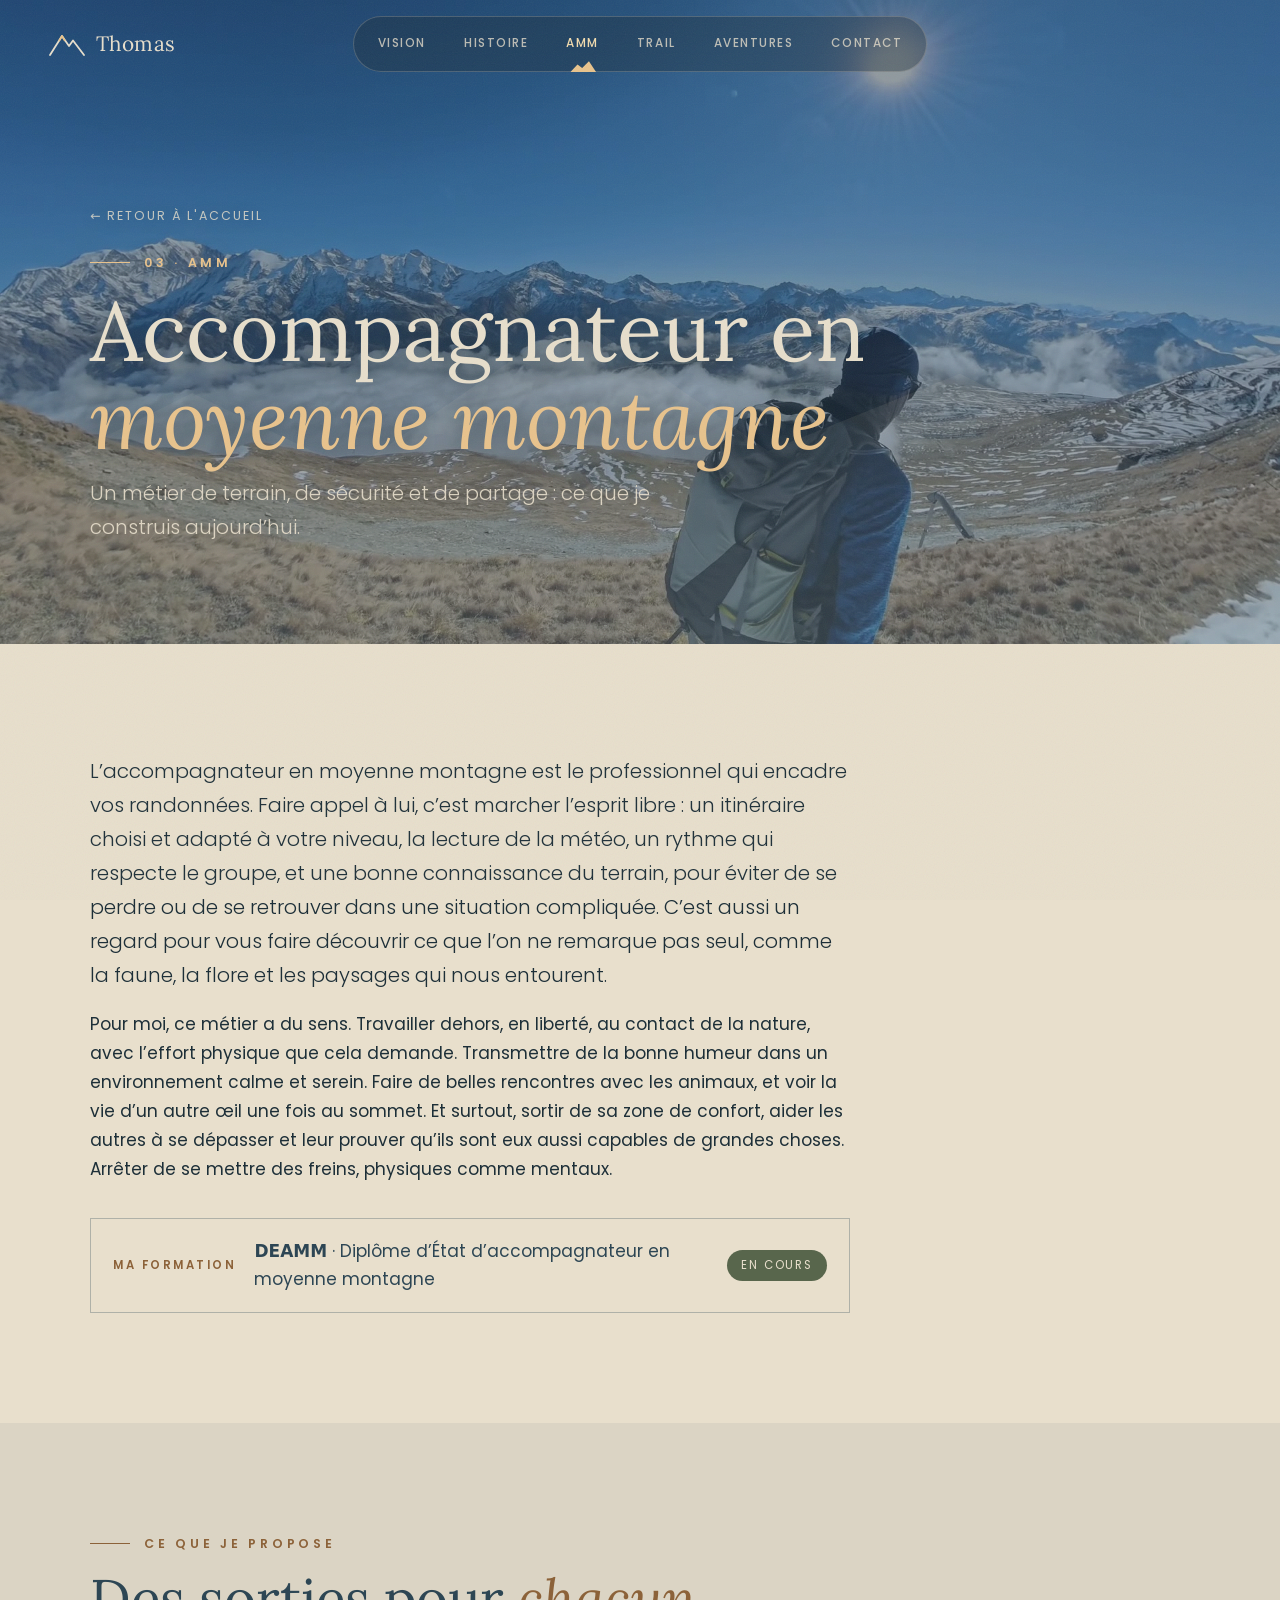
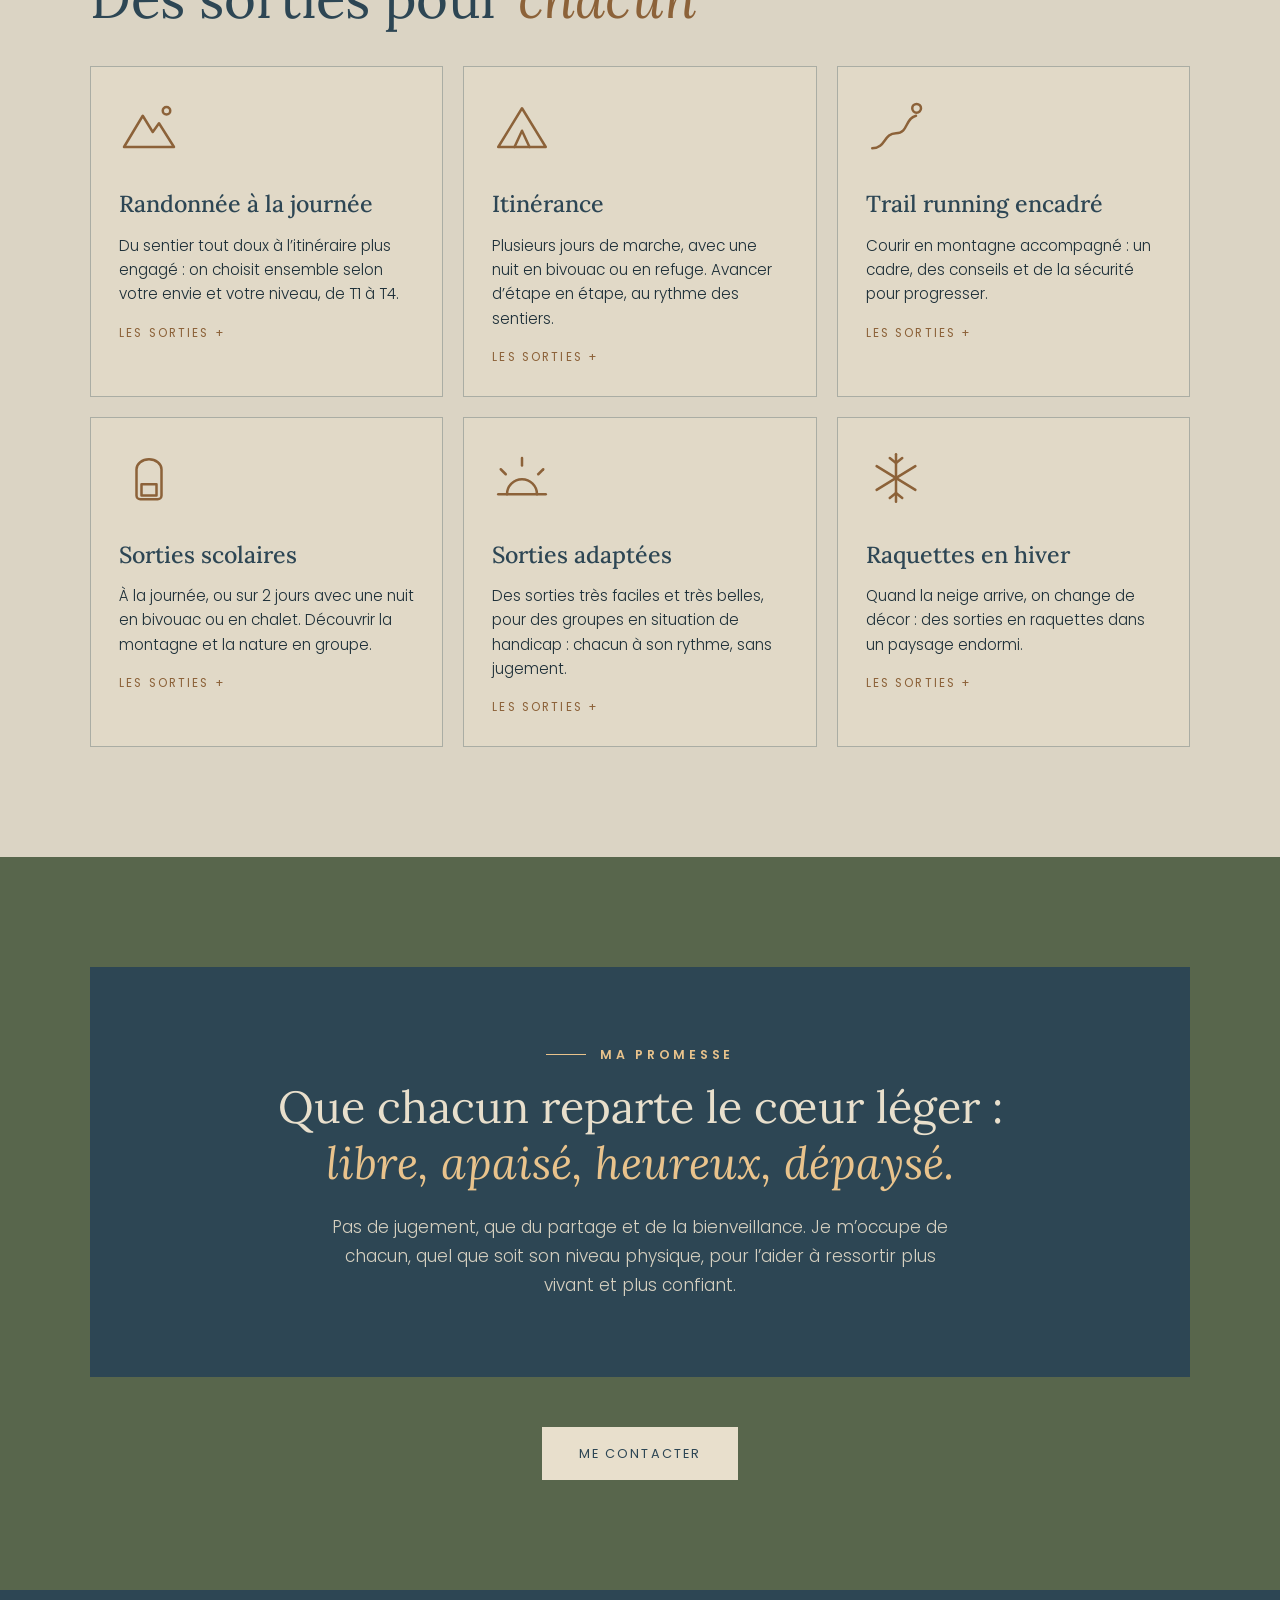
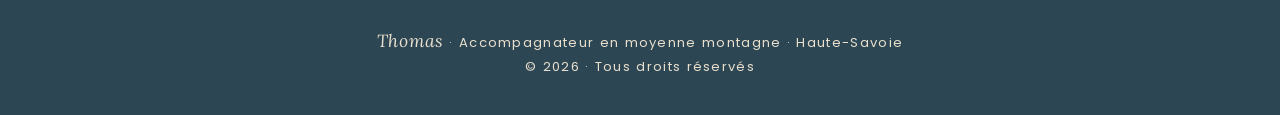
==== commit 23c1ad01: "Page AMM : texte du métier, formation (DEAMM en cours) et six thèmes de sorties dépliables Co-Author" ====
--- a/amm.html
+++ b/amm.html
@@ -46,37 +46,74 @@
 
 <section class="page-section amm-resume">
   <div class="wrap narrow reveal">
-    <!-- ✏️ Texte fictif : le métier, la formation -->
-    <p class="lead">Lorem ipsum dolor sit amet, consectetur adipiscing elit, sed do eiusmod tempor incididunt ut labore et dolore magna aliqua.</p>
-    <p>Ut enim ad minim veniam, quis nostrud exercitation ullamco laboris nisi ut aliquip ex ea commodo consequat. Duis aute irure dolor in reprehenderit in voluptate velit esse cillum dolore eu fugiat nulla pariatur.</p>
-    <p>Excepteur sint occaecat cupidatat non proident, sunt in culpa qui officia deserunt mollit anim id est laborum.</p>
+    <p class="lead">L’accompagnateur en moyenne montagne est le professionnel qui encadre vos randonnées. Faire appel à lui, c’est marcher l’esprit libre : un itinéraire choisi et adapté à votre niveau, la lecture de la météo, un rythme qui respecte le groupe, et une bonne connaissance du terrain, pour éviter de se perdre ou de se retrouver dans une situation compliquée. C’est aussi un regard pour vous faire découvrir ce que l’on ne remarque pas seul, comme la faune, la flore et les paysages qui nous entourent.</p>
+    <p>Pour moi, ce métier a du sens. Travailler dehors, en liberté, au contact de la nature, avec l’effort physique que cela demande. Transmettre de la bonne humeur dans un environnement calme et serein. Faire de belles rencontres avec les animaux, et voir la vie d’un autre œil une fois au sommet. Et surtout, sortir de sa zone de confort, aider les autres à se dépasser et leur prouver qu’ils sont eux aussi capables de grandes choses. Arrêter de se mettre des freins, physiques comme mentaux.</p>
+    <div class="formation">
+      <span class="f-label">Ma formation</span>
+      <span class="f-name"><b>DEAMM</b> · Diplôme d’État d’accompagnateur en moyenne montagne</span>
+      <span class="f-badge">En cours</span>
+    </div>
+  </div>
+</section>
+
+<section class="page-section alt amm-offres">
+  <div class="wrap">
+    <div class="eyebrow reveal">Ce que je propose</div>
+    <h2 class="reveal">Des sorties pour <em>chacun</em></h2>
+    <div class="themes">
+      <details class="theme reveal">
+        <summary><svg class="t-icon" viewBox="0 0 48 48" fill="none" stroke="currentColor" stroke-width="2" stroke-linecap="round" stroke-linejoin="round" aria-hidden="true"><path pathLength="1" d="M4 40 L19 15 L27 28 L32 21 L44 40 Z"/><path pathLength="1" d="M35 11 a3 3 0 1 0 6 0 a3 3 0 1 0 -6 0"/></svg><h3>Randonnée à la journée</h3><p>Du sentier tout doux à l’itinéraire plus engagé : on choisit ensemble selon votre envie et votre niveau, de T1 à T4.</p><span class="t-more">Les sorties</span></summary>
+        <div class="theme-body">
+          <!-- ✏️ Une sortie = une ligne. Copie-colle pour en ajouter. -->
+          <p class="soon">Les sorties de ce thème arrivent bientôt.</p>
+        </div>
+      </details>
+      <details class="theme reveal">
+        <summary><svg class="t-icon" viewBox="0 0 48 48" fill="none" stroke="currentColor" stroke-width="2" stroke-linecap="round" stroke-linejoin="round" aria-hidden="true"><path pathLength="1" d="M5 40 L24 9 L43 40 Z"/><path pathLength="1" d="M18 40 L24 27 L30 40"/></svg><h3>Itinérance</h3><p>Plusieurs jours de marche, avec une nuit en bivouac ou en refuge. Avancer d’étape en étape, au rythme des sentiers.</p><span class="t-more">Les sorties</span></summary>
+        <div class="theme-body">
+          <!-- ✏️ Une sortie = une ligne. Copie-colle pour en ajouter. -->
+          <p class="soon">Les sorties de ce thème arrivent bientôt.</p>
+        </div>
+      </details>
+      <details class="theme reveal">
+        <summary><svg class="t-icon" viewBox="0 0 48 48" fill="none" stroke="currentColor" stroke-width="2" stroke-linecap="round" stroke-linejoin="round" aria-hidden="true"><path pathLength="1" d="M5 41 C16 41 14 29 24 29 C34 29 31 17 40 15"/><path pathLength="1" d="M37 9 a3.5 3.5 0 1 0 7 0 a3.5 3.5 0 1 0 -7 0"/></svg><h3>Trail running encadré</h3><p>Courir en montagne accompagné : un cadre, des conseils et de la sécurité pour progresser.</p><span class="t-more">Les sorties</span></summary>
+        <div class="theme-body">
+          <!-- ✏️ Une sortie = une ligne. Copie-colle pour en ajouter. -->
+          <p class="soon">Les sorties de ce thème arrivent bientôt.</p>
+        </div>
+      </details>
+      <details class="theme reveal">
+        <summary><svg class="t-icon" viewBox="0 0 48 48" fill="none" stroke="currentColor" stroke-width="2" stroke-linecap="round" stroke-linejoin="round" aria-hidden="true"><path pathLength="1" d="M14 17 a10 8 0 0 1 20 0 V38 a3 3 0 0 1 -3 3 H17 a3 3 0 0 1 -3 -3 Z"/><path pathLength="1" d="M18 29 H30 V38 H18 Z"/></svg><h3>Sorties scolaires</h3><p>À la journée, ou sur 2 jours avec une nuit en bivouac ou en chalet. Découvrir la montagne et la nature en groupe.</p><span class="t-more">Les sorties</span></summary>
+        <div class="theme-body">
+          <!-- ✏️ Une sortie = une ligne. Copie-colle pour en ajouter. -->
+          <p class="soon">Les sorties de ce thème arrivent bientôt.</p>
+        </div>
+      </details>
+      <details class="theme reveal">
+        <summary><svg class="t-icon" viewBox="0 0 48 48" fill="none" stroke="currentColor" stroke-width="2" stroke-linecap="round" stroke-linejoin="round" aria-hidden="true"><path pathLength="1" d="M5 37 H43"/><path pathLength="1" d="M12 37 a12 12 0 0 1 24 0"/><path pathLength="1" d="M24 14 V8"/><path pathLength="1" d="M11 21 L7 17"/><path pathLength="1" d="M37 21 L41 17"/></svg><h3>Sorties adaptées</h3><p>Des sorties très faciles et très belles, pour des groupes en situation de handicap : chacun à son rythme, sans jugement.</p><span class="t-more">Les sorties</span></summary>
+        <div class="theme-body">
+          <!-- ✏️ Une sortie = une ligne. Copie-colle pour en ajouter. -->
+          <p class="soon">Les sorties de ce thème arrivent bientôt.</p>
+        </div>
+      </details>
+      <details class="theme reveal">
+        <summary><svg class="t-icon" viewBox="0 0 48 48" fill="none" stroke="currentColor" stroke-width="2" stroke-linecap="round" stroke-linejoin="round" aria-hidden="true"><path pathLength="1" d="M24 5 V43"/><path pathLength="1" d="M8.5 14.5 L39.5 33.5"/><path pathLength="1" d="M8.5 33.5 L39.5 14.5"/><path pathLength="1" d="M19 8 L24 12 L29 8"/><path pathLength="1" d="M19 40 L24 36 L29 40"/></svg><h3>Raquettes en hiver</h3><p>Quand la neige arrive, on change de décor : des sorties en raquettes dans un paysage endormi.</p><span class="t-more">Les sorties</span></summary>
+        <div class="theme-body">
+          <!-- ✏️ Une sortie = une ligne. Copie-colle pour en ajouter. -->
+          <p class="soon">Les sorties de ce thème arrivent bientôt.</p>
+        </div>
+      </details>
+    </div>
   </div>
 </section>
 
 <section id="projet" class="page-section amm-detail">
   <div class="wrap">
-    <!-- Ma promesse -->
     <div class="promesse reveal" style="margin-top:0">
       <div class="eyebrow">Ma promesse</div>
       <p class="promesse-lead">Que chacun reparte le cœur léger : <em>libre, apaisé, heureux, dépaysé.</em></p>
       <p>Pas de jugement, que du partage et de la bienveillance. Je m’occupe de chacun, quel que soit son niveau physique, pour l’aider à ressortir plus vivant et plus confiant.</p>
     </div>
-
-    <h3 class="randos-title reveal">Les randonnées que je proposerai</h3>
-    <div class="filters" id="filters">
-      <button class="on" data-f="all">Toutes</button>
-      <button data-f="facile">Facile</button>
-      <button data-f="moyen">Moyen</button>
-      <button data-f="sportif">Sportif</button>
-    </div>
-    <div class="randos" id="randos">
-      <!-- ✏️ Une rando = un bloc <div class="rando" data-niveau="facile|moyen|sportif">. Copie-colle pour en ajouter. -->
-      <div class="rando reveal" data-niveau="facile"><div><h4>Lac et sous-bois</h4><div class="meta">Demi-journée · 3 h · +300 m · Familles</div></div><span class="badge facile">Facile</span></div>
-      <div class="rando reveal" data-niveau="moyen"><div><h4>Belvédère sur les crêtes</h4><div class="meta">Journée · 5 h · +700 m · Marcheurs réguliers</div></div><span class="badge moyen">Moyen</span></div>
-      <div class="rando reveal" data-niveau="moyen"><div><h4>Lever de soleil en altitude</h4><div class="meta">Aube · 4 h · +600 m · Tous publics motivés</div></div><span class="badge moyen">Moyen</span></div>
-      <div class="rando reveal" data-niveau="sportif"><div><h4>Grande boucle d'altitude</h4><div class="meta">Journée · 7 h · +1 200 m · Bonne condition</div></div><span class="badge sportif">Sportif</span></div>
-    </div>
-    <p class="note">Les randonnées affichées sont des exemples. Je les remplacerai par tes vrais itinéraires.</p>
     <div class="section-cta reveal"><a class="btn light" href="mailto:contact@thomasbouchard.com?subject=Sortie%20en%20montagne">Me contacter</a></div>
   </div>
 </section>
--- a/css/style.css
+++ b/css/style.css
@@ -414,3 +414,29 @@
 
 video.page-hero-media{opacity:.5}
 video.page-hero-media~.page-hero-text{text-shadow:0 2px 22px rgba(18,32,40,.6)}
+
+/* Page AMM : formation et thèmes de sorties */
+.formation{display:flex;flex-wrap:wrap;align-items:center;gap:10px 18px;margin-top:34px;padding:18px 22px;border:1px solid rgba(45,70,84,.3)}
+.f-label{font-size:.72rem;letter-spacing:.22em;text-transform:uppercase;color:var(--terre);font-weight:600}
+.f-name{flex:1;min-width:240px;color:var(--nuit)}
+.f-badge{font-size:.72rem;letter-spacing:.16em;text-transform:uppercase;background:var(--mousse);color:var(--sable);padding:6px 14px;border-radius:30px}
+.amm-offres h2{margin-bottom:38px}
+.themes{display:grid;grid-template-columns:repeat(3,1fr);gap:20px;align-items:stretch}
+.theme{border:1px solid rgba(45,70,84,.3);background:rgba(232,223,204,.5);transition:border-color .3s,background .3s}
+.theme:hover,.theme[open]{border-color:var(--terre);background:rgba(232,223,204,.9)}
+.theme summary{list-style:none;cursor:pointer;display:block;padding:30px 28px 26px}
+.theme summary::-webkit-details-marker{display:none}
+.t-icon{width:60px;height:60px;color:var(--terre);margin-bottom:18px;overflow:visible}
+.t-icon path{stroke-dasharray:1;stroke-dashoffset:1;transition:stroke-dashoffset 1.6s cubic-bezier(.45,0,.2,1) .25s}
+.theme.in .t-icon path{stroke-dashoffset:0}
+.theme h3{font-family:var(--serif);font-weight:500;font-size:1.45rem;color:var(--nuit);margin-bottom:10px}
+.theme summary p{font-weight:300;font-size:.95rem;line-height:1.6}
+.t-more{display:inline-block;margin-top:16px;font-size:.74rem;letter-spacing:.18em;text-transform:uppercase;color:var(--terre)}
+.t-more::after{content:" +"}
+.theme[open] .t-more::after{content:" −"}
+.theme:hover .t-icon{animation:grow 1.2s ease-out}
+.theme-body{padding:0 28px 26px;border-top:1px solid rgba(45,70,84,.18);padding-top:20px}
+.theme-body .soon{font-style:italic;opacity:.7}
+@media (max-width:1100px){.themes{grid-template-columns:repeat(2,1fr)}}
+@media (max-width:700px){.themes{grid-template-columns:1fr}}
+@media (prefers-reduced-motion:reduce){.t-icon path{transition:none;stroke-dashoffset:0}}
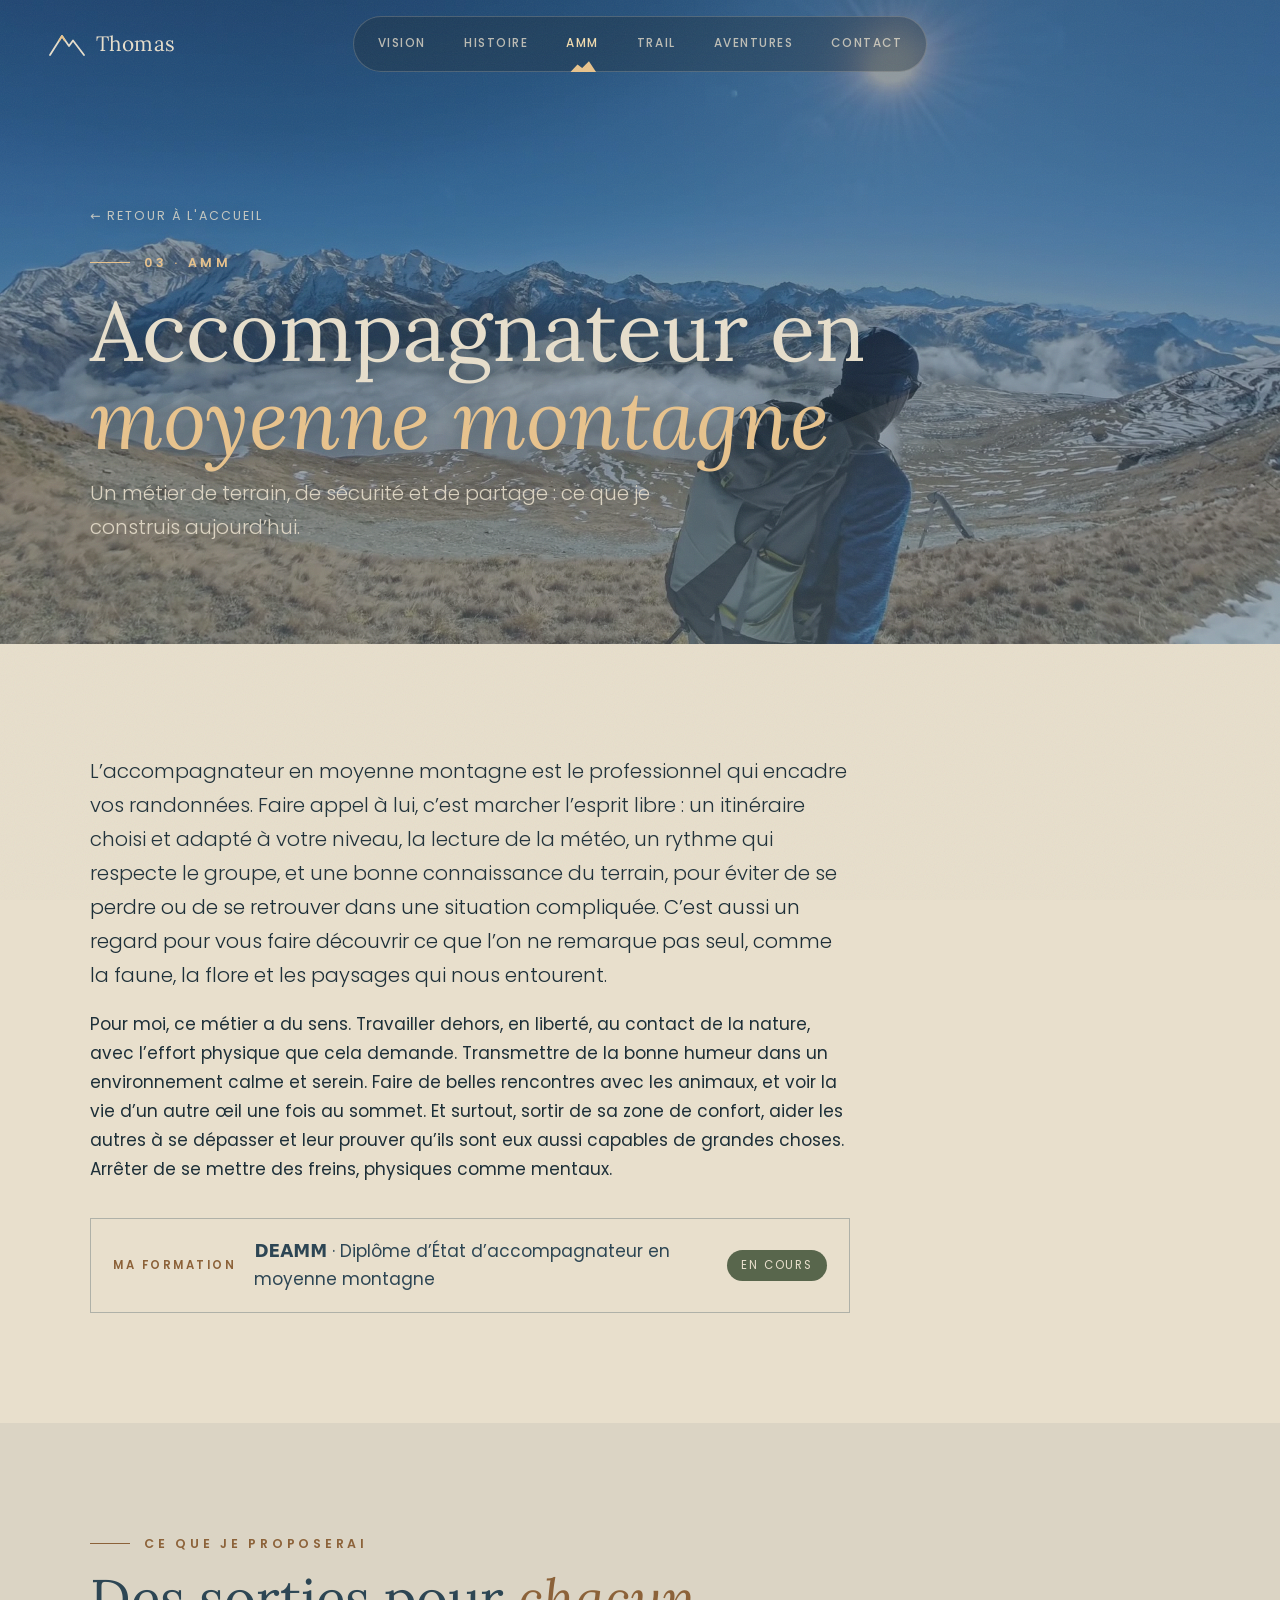
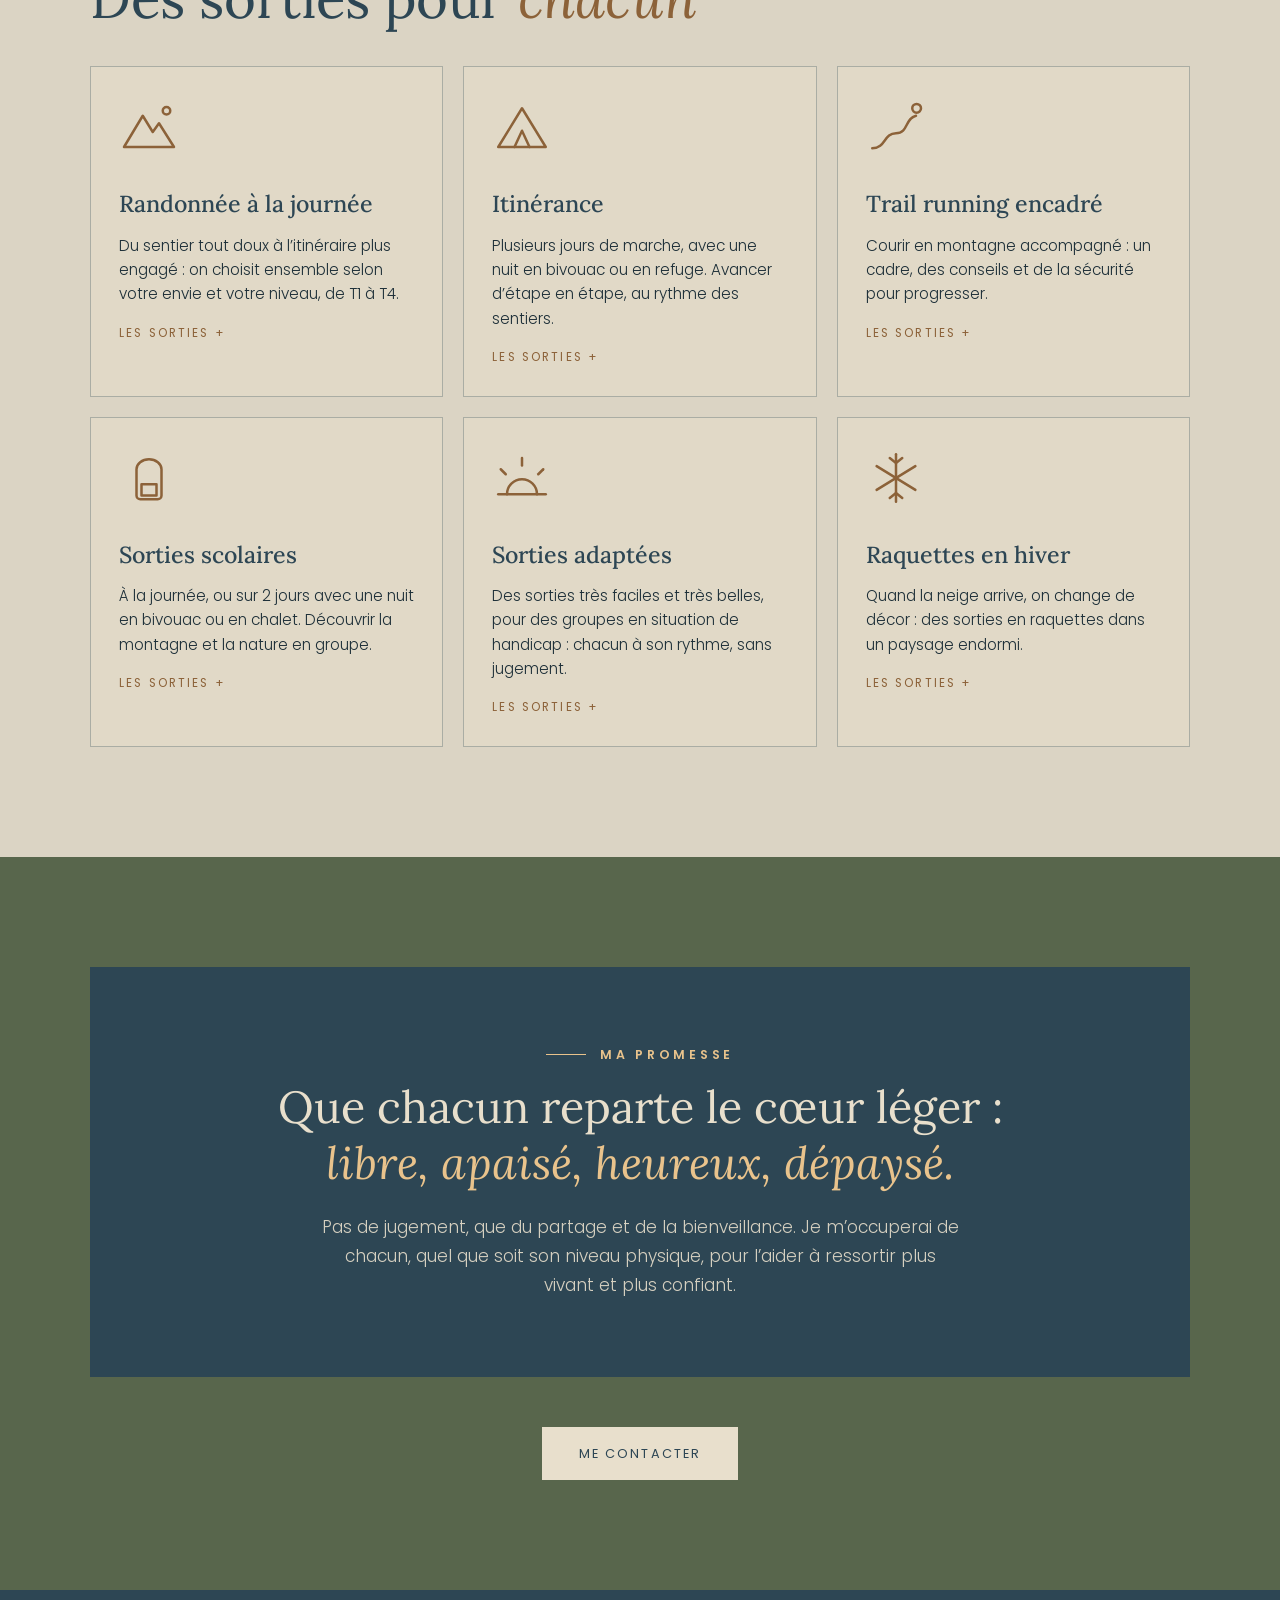
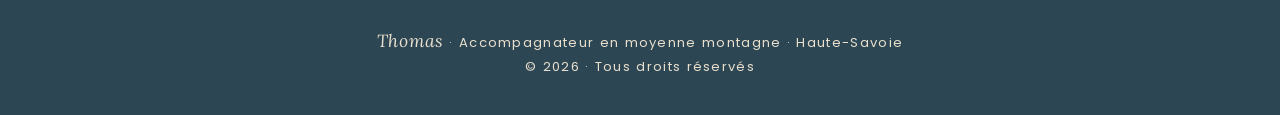
==== commit ef514c76: "Textes AMM au futur Co-Authored-By: Claude Sonnet 5.5 <noreply@anthropic.com> Claude-Session: https:" ====
--- a/amm.html
+++ b/amm.html
@@ -23,7 +23,7 @@
   <button class="burger" id="burger" aria-label="Menu"><span></span><span></span><span></span></button>
   <ul class="menu" id="menu">
     <li><a href="index.html#vision">Vision</a></li>
-    <li><a href="index.html#histoire">Histoire</a></li>
+    <li><a href="histoire.html">Histoire</a></li>
     <li><a href="amm.html" aria-current="page">AMM</a></li>
     <li><a href="trail.html">Trail</a></li>
     <li><a href="aventures.html">Aventures</a></li>
@@ -56,9 +56,9 @@
   </div>
 </section>
 
-<section class="page-section alt amm-offres">
+<section class="page-section alt amm-offres" id="offres">
   <div class="wrap">
-    <div class="eyebrow reveal">Ce que je propose</div>
+    <div class="eyebrow reveal">Ce que je proposerai</div>
     <h2 class="reveal">Des sorties pour <em>chacun</em></h2>
     <div class="themes">
       <details class="theme reveal">
@@ -112,7 +112,7 @@
     <div class="promesse reveal" style="margin-top:0">
       <div class="eyebrow">Ma promesse</div>
       <p class="promesse-lead">Que chacun reparte le cœur léger : <em>libre, apaisé, heureux, dépaysé.</em></p>
-      <p>Pas de jugement, que du partage et de la bienveillance. Je m’occupe de chacun, quel que soit son niveau physique, pour l’aider à ressortir plus vivant et plus confiant.</p>
+      <p>Pas de jugement, que du partage et de la bienveillance. Je m’occuperai de chacun, quel que soit son niveau physique, pour l’aider à ressortir plus vivant et plus confiant.</p>
     </div>
     <div class="section-cta reveal"><a class="btn light" href="mailto:contact@thomasbouchard.com?subject=Sortie%20en%20montagne">Me contacter</a></div>
   </div>
--- a/css/style.css
+++ b/css/style.css
@@ -64,11 +64,11 @@
 .hero::after{content:"";position:absolute;left:0;right:0;bottom:0;height:22%;z-index:2;background:linear-gradient(180deg,rgba(232,223,204,0),var(--sable))}
 .hero-text{position:relative;z-index:5;height:100%;display:flex;flex-direction:column;justify-content:center;align-items:center;text-align:center;padding:0 20px 8vh}
 .hero-text{text-shadow:0 1px 14px rgba(20,32,38,.55)}
-.kicker{font-size:.8rem;letter-spacing:.35em;text-transform:uppercase;opacity:0;animation:rise 1.2s .3s forwards}
-.hero h1{font-family:var(--serif);font-weight:400;font-size:clamp(3.2rem,10vw,8rem);line-height:1;margin:14px 0 18px;
-  opacity:0;animation:rise 1.4s .5s forwards;letter-spacing:-.01em}
+.kicker{font-size:clamp(.9rem,2.2vw,1.15rem);font-weight:600;letter-spacing:.26em;text-transform:uppercase;opacity:0;animation:rise 1.2s .9s forwards;margin-bottom:24px;text-shadow:0 2px 18px rgba(20,32,38,.75)}
+.hero h1{font-family:var(--serif);font-weight:400;font-size:clamp(3rem,11vw,7.6rem);line-height:.98;margin:0 0 22px;
+  opacity:0;animation:rise 1.4s .3s forwards;letter-spacing:-.01em}
 .hero h1 em{font-style:italic;color:#e9c38c}
-.hero p.sub{max-width:560px;font-size:clamp(1rem,2vw,1.2rem);font-weight:300;opacity:0;animation:rise 1.4s .8s forwards}
+.hero p.sub{max-width:560px;font-size:clamp(1rem,2vw,1.2rem);font-weight:300;opacity:0;animation:rise 1.4s 1.2s forwards}
 .cta{margin-top:34px;display:inline-block;padding:14px 34px;border:1px solid var(--sable);text-decoration:none;font-size:.8rem;letter-spacing:.2em;text-transform:uppercase;
   transition:.35s;opacity:0;animation:rise 1.4s 1.1s forwards}
 .cta:hover{background:var(--sable);color:var(--nuit)}
@@ -181,10 +181,12 @@
 .card:hover{transform:translateY(-6px)}
 .card .ph{position:absolute;inset:0;transition:transform .8s}
 .card:hover .ph{transform:scale(1.07)}
-.card .info{position:relative;z-index:2;padding:26px;width:100%;background:linear-gradient(transparent,rgba(20,32,38,.85))}
-.card small{letter-spacing:.2em;text-transform:uppercase;font-size:.7rem;color:#e9c38c}
+.card .info{position:relative;z-index:2;padding:26px;width:100%;background:linear-gradient(transparent,rgba(14,24,30,.78) 38%,rgba(14,24,30,.94))}
+.card small{letter-spacing:.2em;text-transform:uppercase;font-size:.7rem;color:#f6dfae;font-weight:600;text-shadow:0 1px 8px rgba(0,0,0,.8)}
 .card h3{font-family:var(--serif);font-weight:400;font-size:1.6rem;line-height:1.2;margin:4px 0}
-.card p{font-size:.9rem;opacity:.85;font-weight:300}
+.card h3,.card p{text-shadow:0 1px 10px rgba(0,0,0,.85)}
+.card p{font-size:.9rem;opacity:1;font-weight:400}
+.card .chips span{background:rgba(14,24,30,.55);border-color:rgba(232,223,204,.8)}
 /* Emplacement photo : remplace par <img src="assets/ma-photo.jpg" alt="..."> */
 .ph{background:
   linear-gradient(180deg,transparent 40%,rgba(0,0,0,.25)),
@@ -440,3 +442,24 @@
 @media (max-width:1100px){.themes{grid-template-columns:repeat(2,1fr)}}
 @media (max-width:700px){.themes{grid-template-columns:1fr}}
 @media (prefers-reduced-motion:reduce){.t-icon path{transition:none;stroke-dashoffset:0}}
+
+/* Photos réelles dans une étape de la frise */
+.step-photos{display:grid;grid-template-columns:repeat(2,1fr);gap:14px;margin-top:22px;max-width:720px}
+.step-photo.has-img{border:0;aspect-ratio:auto;margin:0;display:block;overflow:hidden;border-radius:6px}
+.step-photo.has-img img{display:block;width:100%;height:100%;object-fit:cover;aspect-ratio:4/5}
+@media(max-width:600px){.step-photos{grid-template-columns:1fr}}
+.step-photo.has-img img[src*="terrasse"]{object-position:25% 50%}
+.step-photo.has-img.portrait{max-width:380px}
+.step-photo.has-img.portrait img{aspect-ratio:auto;height:auto}
+.step-photo.has-img.portrait{margin-top:22px}
+img.page-hero-media~.page-hero-text{text-shadow:0 2px 22px rgba(18,32,40,.6)}
+
+/* Histoire : « Ce qui m'anime » (cartes animées) */
+.passions-grid{margin-top:10px}
+.passions-grid .pillar:nth-child(n+4) .p-icon path{transition-delay:.45s,0s}
+.passions-grid .pillar:nth-child(3n+3) .p-icon path{transition-delay:.65s,0s}
+.passions-grid .pillar:hover .p-icon{transform:scale(1.08)}
+.passions-grid .p-icon{transition:color .4s,transform .4s}
+@media(min-width:601px) and (max-width:900px){.passions-grid{grid-template-columns:repeat(2,1fr)}}
+
+.amm-offres{scroll-margin-top:70px}
